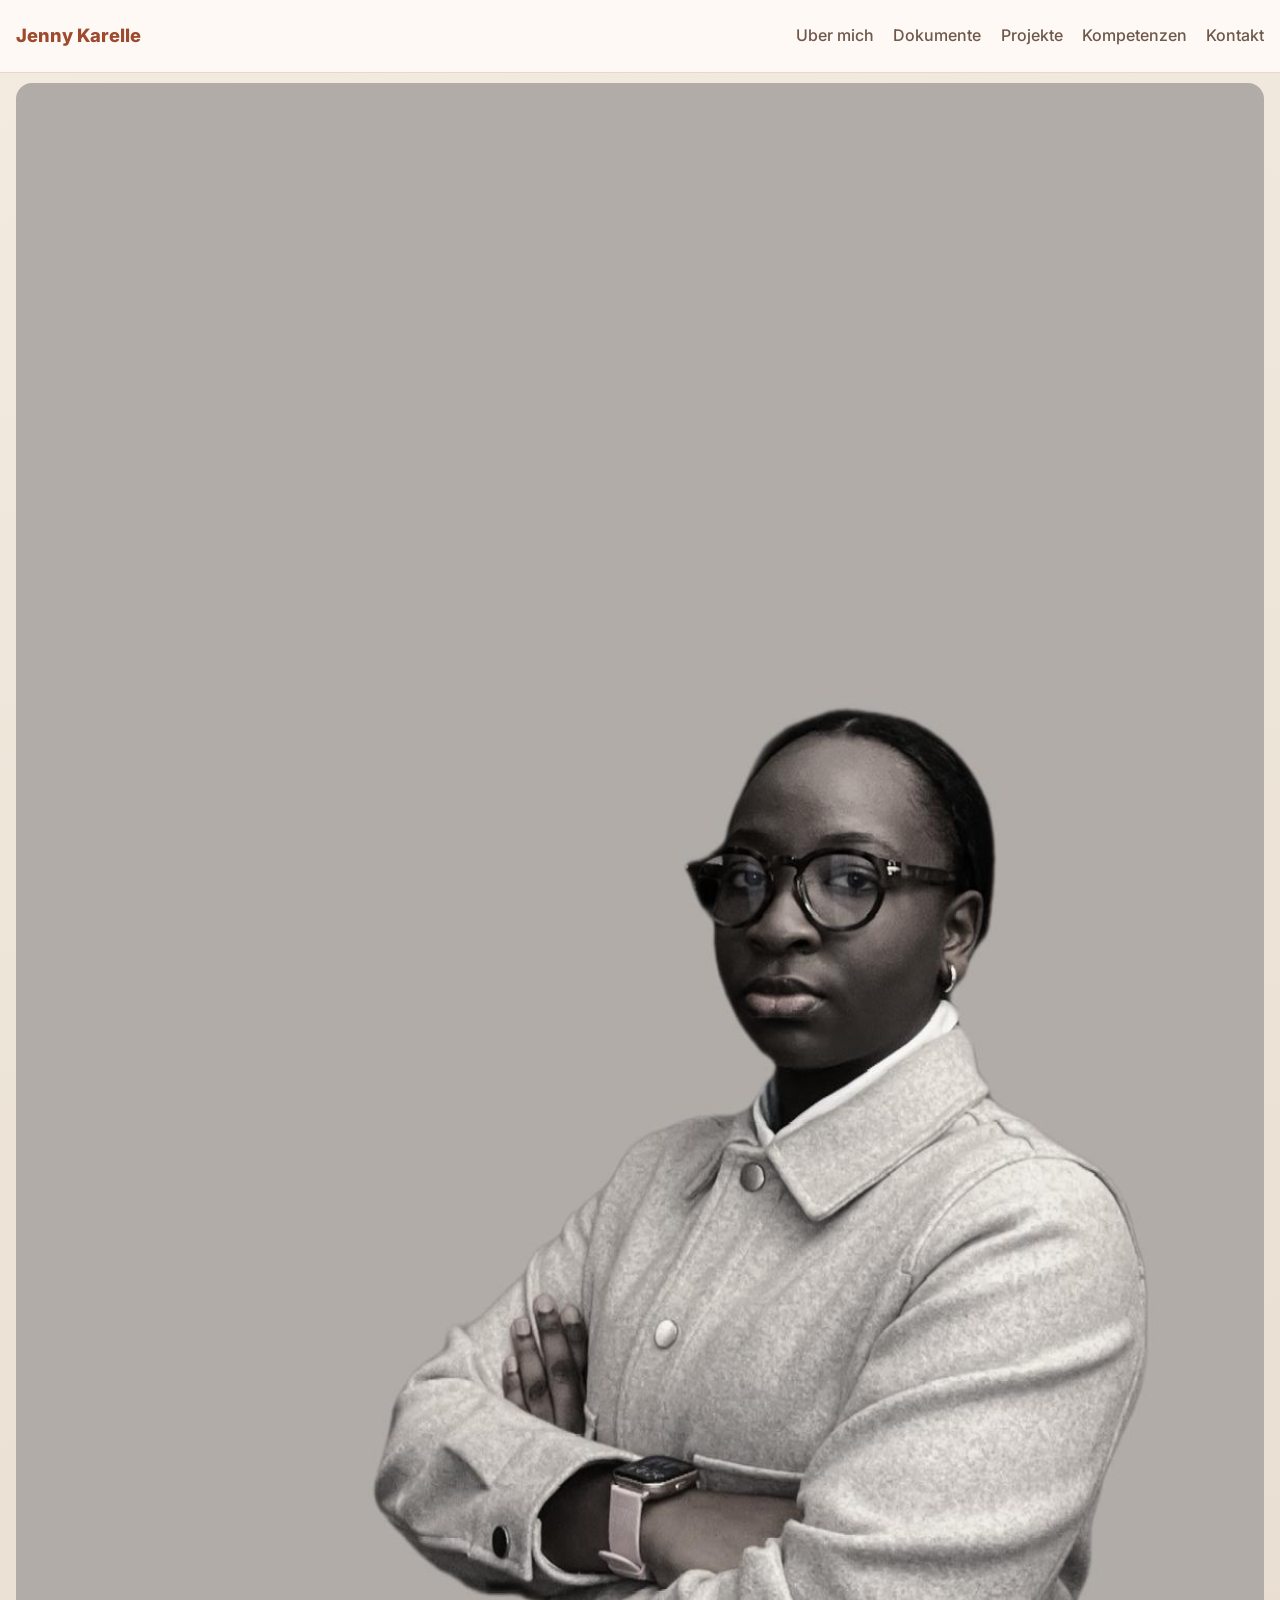
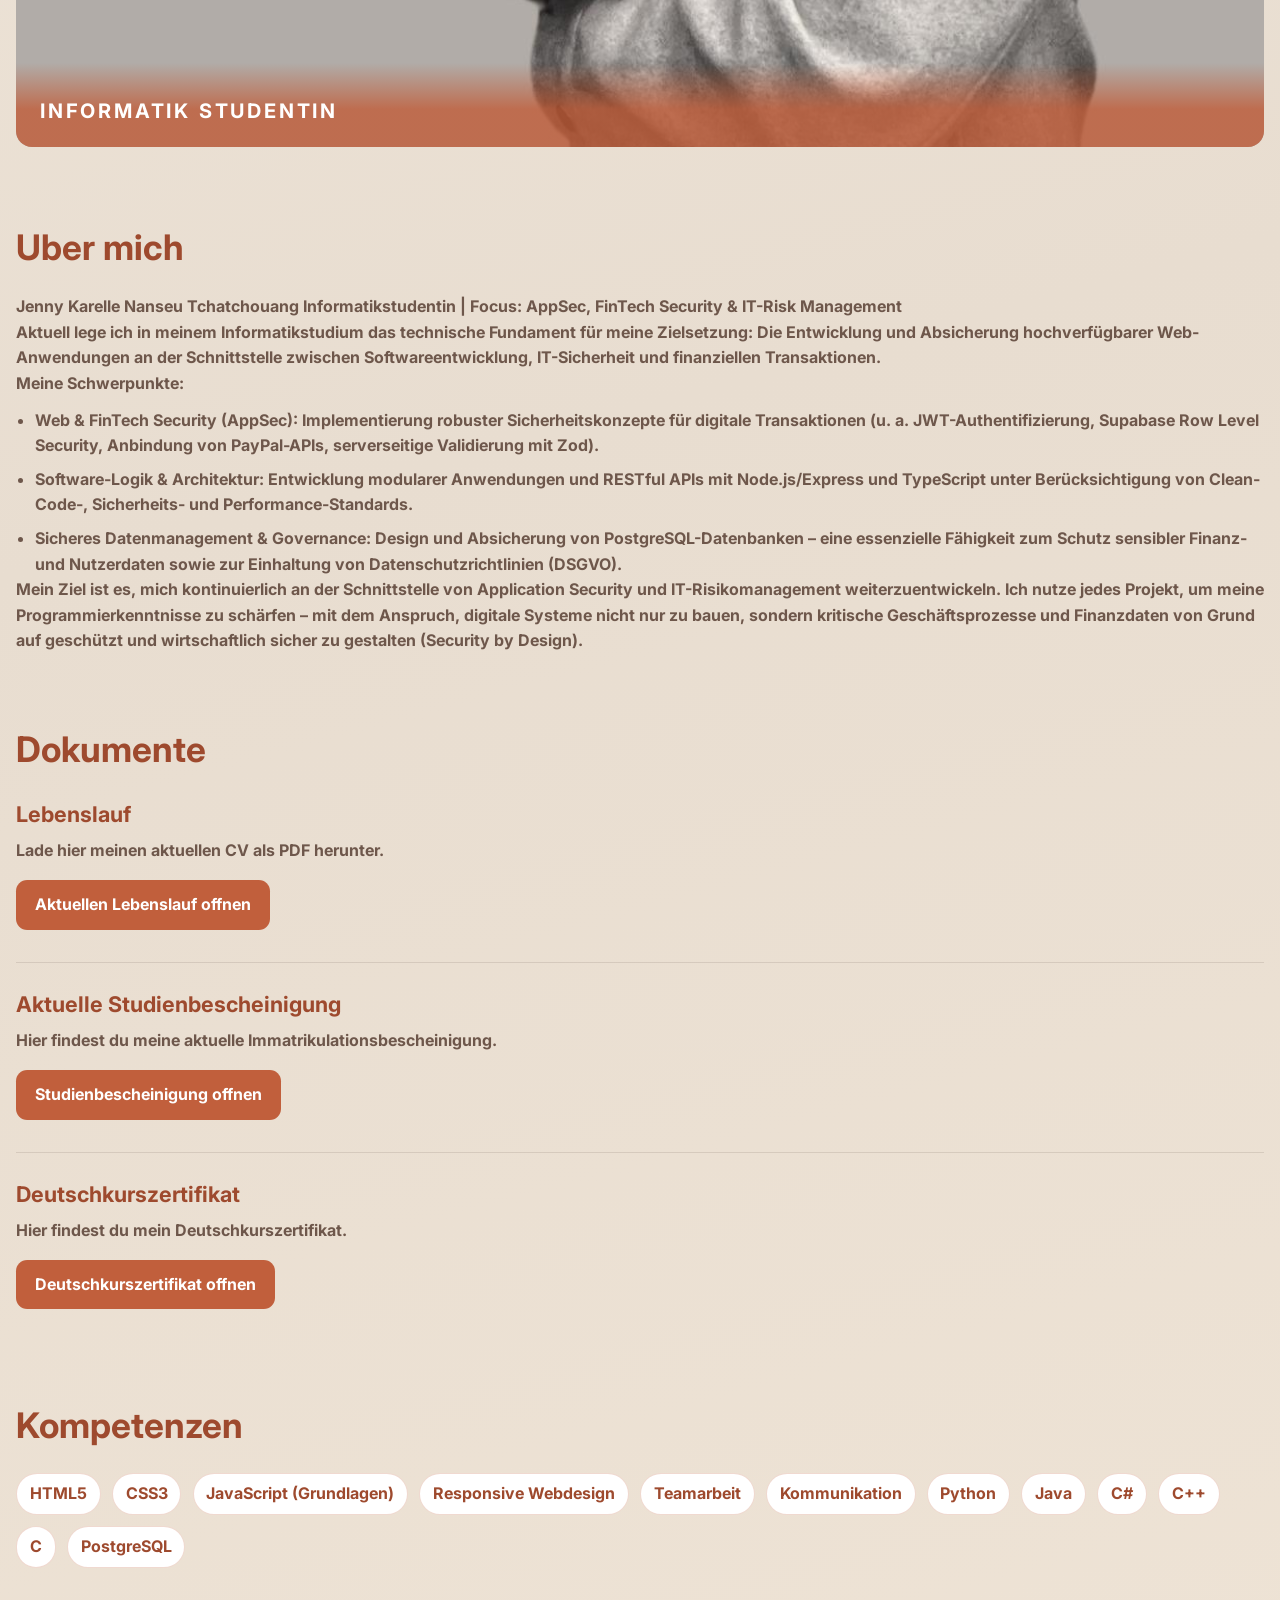
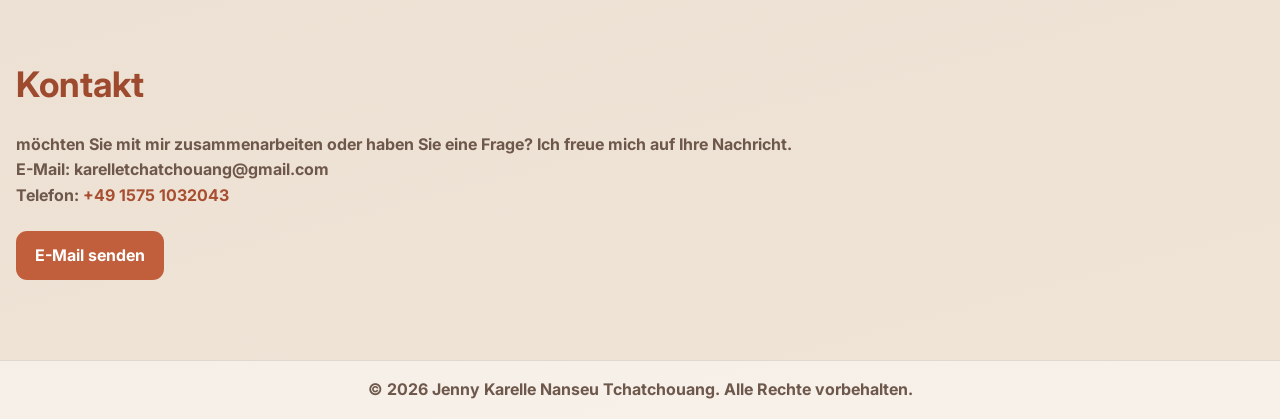
==== index.html @ 9673e2bd "update project 1" ====
<!DOCTYPE html>
<html lang="de">
  <head>
    <meta charset="UTF-8" />
    <meta name="viewport" content="width=device-width, initial-scale=1.0" />
    <title>Portfolio | Jenny Karelle Nanseu Tchatchouang</title>
    <link rel="preconnect" href="https://fonts.googleapis.com" />
    <link rel="preconnect" href="https://fonts.gstatic.com" crossorigin />
    <link
      href="https://fonts.googleapis.com/css2?family=Inter:wght@400;500;700;800&display=swap"
      rel="stylesheet"
    />
    <link rel="stylesheet" href="style.css" />
  </head>
  <body>
    <header class="header">
      <nav class="nav container">
        <a href="#start" class="logo">Jenny Karelle</a>
        <ul class="nav-links">
          <li><a href="#uber-mich">Uber mich</a></li>
          <li><a href="#dokumente">Dokumente</a></li>
          <li><a href="projekte.html">Projekte</a></li>
          <li><a href="#kompetenzen">Kompetenzen</a></li>
          <li><a href="#kontakt">Kontakt</a></li>
        </ul>
      </nav>
    </header>

    <main>
      <section id="start" class="hero-frame container">
        <div class="hero-image-panel">
          <img src="portofolio.jpeg" alt="Portratfoto von Jenny" />
          <p class="hero-image-caption">Informatik Studentin</p>
        </div>
      </section>

      <section id="uber-mich" class="section container">
        <h2>Uber mich</h2>
        <p>
         <b> Jenny Karelle Nanseu Tchatchouang<b/>
          Informatikstudentin | Focus: AppSec, FinTech Security & IT-Risk Management
         </p>
        <p>
          Aktuell lege ich in meinem Informatikstudium das technische Fundament für meine Zielsetzung:
           Die Entwicklung und Absicherung hochverfügbarer Web-Anwendungen an der Schnittstelle zwischen Softwareentwicklung, IT-Sicherheit und finanziellen Transaktionen.
        </p>
        <p>Meine Schwerpunkte:</p>
        <ul class="about-focus">
          <li>
           <b> Web & FinTech Security (AppSec)</b>: Implementierung robuster Sicherheitskonzepte für digitale Transaktionen 
            (u. a. JWT-Authentifizierung, Supabase Row Level Security, Anbindung von PayPal-APIs, serverseitige Validierung mit Zod).
          </li>
          <li>
            <b>Software-Logik & Architektur: </b>Entwicklung modularer Anwendungen und RESTful APIs mit Node.js/Express und TypeScript unter Berücksichtigung von Clean-Code-, 
            Sicherheits- und Performance-Standards.
          </li>
          <li>
            <b>Sicheres Datenmanagement & Governance: </b>Design und Absicherung von PostgreSQL-Datenbanken – eine essenzielle Fähigkeit zum Schutz sensibler Finanz- und 
            Nutzerdaten sowie zur Einhaltung von Datenschutzrichtlinien (DSGVO).
          </li>
        </ul>
        <p>
          Mein Ziel ist es, mich kontinuierlich an der Schnittstelle von <b>Application Security und IT-Risikomanagement</b> weiterzuentwickeln. Ich nutze jedes Projekt, um meine Programmierkenntnisse zu schärfen – mit dem Anspruch, digitale Systeme nicht nur zu bauen, sondern kritische 
          Geschäftsprozesse und Finanzdaten von Grund auf geschützt und wirtschaftlich sicher zu gestalten (Security by Design).
        </p>
      </section>

      <section id="dokumente" class="section container cv-section">
        <h2>Dokumente</h2>

        <article class="doc-block">
          <h3>Lebenslauf</h3>
          <p>Lade hier meinen aktuellen CV als PDF herunter.</p>
          <a
            class="btn cv-btn"
            href="lebenslauf.pdf"
            target="_blank"
            rel="noopener noreferrer"
          >
            Aktuellen Lebenslauf offnen
          </a>
        </article>

        <article class="doc-block">
          <h3>Aktuelle Studienbescheinigung</h3>
          <p>Hier findest du meine aktuelle Immatrikulationsbescheinigung.</p>
          <a
            class="btn cv-btn"
            href="Studienbescheinigung SOSE 26 .pdf"
            target="_blank"
            rel="noopener noreferrer"
          >
            Studienbescheinigung offnen
          </a>
        </article>

        <article class="doc-block">
          <h3>Deutschkurszertifikat</h3>
          <p>Hier findest du mein Deutschkurszertifikat.</p>
          <a
            class="btn cv-btn"
            href="DSH.pdf"
            target="_blank"
            rel="noopener noreferrer"
          >
            Deutschkurszertifikat offnen
          </a>
        </article>
      </section>

      <section id="kompetenzen" class="section container">
        <h2>Kompetenzen</h2>
        <ul class="skills">
          <li>HTML5</li>
          <li>CSS3</li>
          <li>JavaScript (Grundlagen)</li>
          <li>Responsive Webdesign</li>
          <li>Teamarbeit</li>
          <li>Kommunikation</li>
          <li>Python</li>
          <li>Java</li>
          <li>C#</li>
          <li>C++</li>
          <li>C</li>
          <li>PostgreSQL</li>
        </ul>
      </section>

      <section id="kontakt" class="section container contact">
        <h2>Kontakt</h2>
        <p>
          möchten Sie  mit mir zusammenarbeiten oder haben Sie  eine Frage? Ich freue
          mich auf Ihre  Nachricht.
        </p>
       
        <p>E-Mail: karelletchatchouang@gmail.com</p>
        <p>
          Telefon:
          <a class="contact-phone" href="tel:+4915751032043">+49 1575 1032043</a>
        </p>

        <a class="btn" href="mailto:karelletchatchouang@gmail.com">E-Mail senden</a>
      </section>
    </main>

    <footer class="footer">
      <p>&copy; 2026 Jenny Karelle Nanseu Tchatchouang. Alle Rechte vorbehalten.</p>
    </footer>
  </body>
</html>
---- style.css ----
:root {
  --bg: #f3ebe0;
  --bg-soft: #e8ddd0;
  --white: #ffffff;
  --text: #3f2e26;
  --muted: #6e574b;
  --accent: #c15f3c;
  --accent-dark: #9e4a2e;
  --accent-soft: rgba(193, 95, 60, 0.14);
  --link: #a84f32;
  --card: rgba(255, 255, 255, 0.92);
  --border: rgba(193, 95, 60, 0.24);
  --border-soft: rgba(63, 46, 38, 0.12);
}

* {
  box-sizing: border-box;
  margin: 0;
  padding: 0;
}

body {
  font-family: "Inter", sans-serif;
  background: linear-gradient(165deg, var(--bg) 0%, var(--bg-soft) 55%, #efe4d6 100%);
  color: var(--text);
  line-height: 1.6;
  overflow-x: hidden;
}

.container {
  width: min(1400px, calc(100% - 2rem));
  margin: 0 auto;
}

.header {
  position: sticky;
  top: 0;
  backdrop-filter: blur(10px);
  background: rgba(255, 251, 247, 0.88);
  border-bottom: 1px solid var(--border);
  z-index: 10;
}

.nav {
  min-height: 72px;
  display: flex;
  justify-content: space-between;
  align-items: center;
}

.logo {
  color: var(--accent-dark);
  text-decoration: none;
  font-weight: 800;
  font-size: 1.15rem;
}

.nav-links {
  list-style: none;
  display: flex;
  gap: 1.2rem;
  align-items: center;
}

.nav-links a {
  color: var(--muted);
  text-decoration: none;
  font-weight: 500;
}

.nav-links a:hover {
  color: var(--accent);
}

.hero {
  min-height: calc(100vh - 72px);
  display: grid;
  grid-template-columns: 1.2fr 1fr;
  gap: 2.2rem;
  align-items: center;
  padding: 3.5rem 0;
}

.kicker {
  color: var(--accent);
  font-weight: 600;
  margin-bottom: 0.5rem;
}

.hero h1 {
  font-size: clamp(2rem, 5vw, 3.6rem);
  line-height: 1.15;
  margin-bottom: 1rem;
}

.hero h1 span {
  color: var(--accent);
}

.hero p {
  color: var(--muted);
  max-width: 60ch;
}

.hero-frame {
  margin-top: 0.6rem;
  border-radius: 1rem;
  overflow: hidden;
  padding: 0;
  background: transparent;
}

.hero-image-panel {
  position: relative;
  width: 100%;
  overflow: hidden;
  background: transparent;
}

.hero-image-panel img {
  width: 100%;
  height: auto;
  max-height: none;
  object-fit: contain;
  object-position: center center;
  display: block;
}

.hero-image-caption {
  position: absolute;
  left: 0;
  right: 0;
  bottom: 0;
  margin: 0;
  padding: 2rem 1.5rem 1.25rem;
  background: linear-gradient(180deg, transparent 0%, rgba(193, 95, 60, 0.82) 55%);
  color: var(--white);
  font-weight: 700;
  font-size: clamp(1rem, 2.5vw, 1.25rem);
  letter-spacing: 0.14em;
  text-transform: uppercase;
}

.hero-content-panel {
  position: relative;
  padding: clamp(2rem, 5vw, 4rem);
  display: flex;
  flex-direction: column;
  justify-content: center;
  background: linear-gradient(135deg, #faf6f1 0%, #efe4d6 100%);
}

.hero-content-panel .kicker {
  letter-spacing: 0.18em;
  text-transform: uppercase;
  color: var(--muted);
  margin-bottom: 1rem;
}

.hero-content-panel h1 {
  font-size: clamp(2.6rem, 9vw, 5.6rem);
  line-height: 0.95;
  font-weight: 800;
  margin-bottom: 1.4rem;
  position: relative;
}

.hero-content-panel h1::after {
  content: "";
  position: absolute;
  top: 0.5em;
  margin-left: 1rem;
  width: min(260px, 35vw);
  border-top: 3px solid rgba(193, 95, 60, 0.45);
}

.hero-content-panel h1 span {
  color: var(--accent-dark);
}

.hero-line-text {
  color: var(--muted);
  max-width: 44ch;
}

.hero-float-house {
  margin-top: 1.75rem;
  margin-right: clamp(-0.25rem, -0.5rem + 1.5vw, 0.5rem);
  width: min(400px, 94vw);
  max-width: 100%;
  min-height: min(280px, 42vh);
  align-self: flex-end;
  display: flex;
  align-items: center;
  justify-content: flex-end;
}

.hero-float-house__perspective {
  width: 100%;
  perspective: 1100px;
  perspective-origin: 70% 35%;
}

.hero-float-house__turn {
  transform-style: preserve-3d;
  animation: hero-float-turn 9s ease-in-out infinite alternate;
  will-change: transform;
}

.hero-float-house__img {
  width: 100%;
  max-width: min(400px, 94vw);
  height: auto;
  max-height: min(320px, 48vh);
  display: block;
  margin: 0;
  object-fit: contain;
  border: none;
  background: none;
  box-shadow: none;
  filter: drop-shadow(0 18px 28px rgba(63, 46, 38, 0.18))
    drop-shadow(0 6px 12px rgba(193, 95, 60, 0.12));
}

@keyframes hero-float-turn {
  from {
    transform: rotateY(0deg);
  }
  to {
    transform: rotateY(50deg);
  }
}

@media (prefers-reduced-motion: reduce) {
  .hero-float-house__turn {
    animation: none;
    transform: rotateY(-8deg);
  }
}

.hero-actions {
  margin-top: 1.6rem;
  display: flex;
  gap: 0.8rem;
  flex-wrap: wrap;
}

.btn-light {
  background: var(--white);
  color: var(--text);
}

.btn-ghost {
  background: transparent;
  color: var(--accent-dark);
  border: 1px solid var(--accent);
}

.btn {
  display: inline-block;
  margin-top: 1.4rem;
  background: var(--accent);
  color: var(--white);
  text-decoration: none;
  font-weight: 700;
  padding: 0.75rem 1.2rem;
  border-radius: 0.7rem;
  transition: transform 0.2s ease, opacity 0.2s ease;
}

.btn:hover {
  transform: translateY(-2px);
  opacity: 0.92;
}

.hero-image {
  justify-self: center;
}

.hero-image img {
  width: min(360px, 85vw);
  height: min(360px, 85vw);
  object-fit: cover;
  border-radius: 1.4rem;
  border: 4px solid rgba(193, 95, 60, 0.35);
  box-shadow: 0 14px 36px rgba(63, 46, 38, 0.12);
}

.section {
  padding: 4.5rem 0 1rem;
}

.section h2 {
  font-size: clamp(1.6rem, 4vw, 2.2rem);
  margin-bottom: 1.2rem;
  color: var(--accent-dark);
}

.section p {
  color: var(--muted);
  overflow-wrap: anywhere;
}

.about-focus {
  margin-top: 0.7rem;
  margin-left: 1.2rem;
  color: var(--muted);
  display: grid;
  gap: 0.5rem;
}

.cards {
  display: grid;
  grid-template-columns: repeat(auto-fit, minmax(220px, 1fr));
  gap: 1rem;
  margin-top: 1rem;
}

.card {
  background: var(--card);
  border: 1px solid var(--border);
  border-radius: 1rem;
  padding: 1rem;
  min-width: 0;
  overflow-wrap: anywhere;
  box-shadow: 0 8px 24px rgba(63, 46, 38, 0.06);
}

.card h3 {
  margin-bottom: 0.6rem;
  color: var(--accent-dark);
}

.project-image {
  width: 100%;
  height: 180px;
  object-fit: cover;
  border-radius: 0.7rem;
  margin-bottom: 0.8rem;
  border: 1px solid var(--border-soft);
}

.project-date {
  margin-top: 0.8rem;
  color: var(--muted);
  font-size: 0.92rem;
}

.project-link {
  color: var(--link);
  text-decoration: none;
  font-weight: 600;
}

.project-link:hover {
  text-decoration: underline;
}

.project-actions {
  margin-top: 0.9rem;
  display: flex;
  gap: 0.6rem;
  flex-wrap: wrap;
}

.btn-small {
  margin-top: 0;
  padding: 0.45rem 0.8rem;
  font-size: 0.85rem;
}

.project-menu-wrapper {
  position: relative;
  display: inline-block;
  margin-bottom: 0.7rem;
}

.project-menu-toggle {
  border: 1px solid var(--border);
  background: var(--white);
  color: var(--accent-dark);
  border-radius: 0.5rem;
  padding: 0.2rem 0.55rem;
  cursor: pointer;
  font-weight: 700;
  letter-spacing: 0.1em;
}

.project-menu {
  position: absolute;
  top: 2.1rem;
  left: 0;
  min-width: 170px;
  border: 1px solid var(--border);
  background: var(--white);
  border-radius: 0.6rem;
  overflow: hidden;
  z-index: 2;
  box-shadow: 0 10px 28px rgba(63, 46, 38, 0.12);
}

.project-menu-item {
  width: 100%;
  border: 0;
  border-bottom: 1px solid var(--border-soft);
  background: transparent;
  color: var(--text);
  padding: 0.55rem 0.7rem;
  text-align: left;
  cursor: pointer;
}

.project-menu-item:last-child {
  border-bottom: 0;
}

.project-menu-item:hover {
  background: var(--accent-soft);
  color: var(--accent-dark);
}

.project-menu-item:disabled {
  opacity: 0.45;
  cursor: not-allowed;
}

.owner-tools {
  margin-top: 2rem;
  background: var(--card);
  border: 1px solid var(--border);
  border-radius: 1rem;
  padding: 1rem;
  box-shadow: 0 8px 24px rgba(63, 46, 38, 0.06);
}

.owner-tools h3 {
  margin-bottom: 0.4rem;
}

.owner-tools .btn {
  margin-top: 0.9rem;
}

.project-form {
  margin-top: 1rem;
  display: grid;
  gap: 0.7rem;
}

.project-form label {
  font-weight: 600;
}

.project-form input,
.project-form textarea {
  width: 100%;
  padding: 0.65rem 0.75rem;
  border-radius: 0.5rem;
  border: 1px solid var(--border-soft);
  background: var(--white);
  color: var(--text);
}

.cv-section {
  padding-top: 3.2rem;
}

.doc-block {
  margin-top: 2rem;
  padding-top: 1.5rem;
  border-top: 1px solid var(--border-soft);
}

.doc-block:first-of-type {
  margin-top: 0.5rem;
  padding-top: 0;
  border-top: 0;
}

.doc-block h3 {
  font-size: clamp(1.1rem, 3vw, 1.35rem);
  margin-bottom: 0.45rem;
  color: var(--accent-dark);
}

.doc-block p {
  margin-bottom: 0;
}

.cv-btn {
  margin-top: 1rem;
}

.skills {
  margin-top: 1rem;
  list-style: none;
  display: flex;
  flex-wrap: wrap;
  gap: 0.7rem;
}

.skills li {
  background: var(--white);
  border: 1px solid var(--border);
  color: var(--accent-dark);
  padding: 0.45rem 0.8rem;
  border-radius: 999px;
}

.contact {
  padding-bottom: 5rem;
}

.contact-phone {
  color: var(--link);
  text-decoration: none;
}

.contact-phone:hover {
  text-decoration: underline;
}

.card a,
.card a:visited,
.contact a:not(.btn),
.contact a:not(.btn):visited {
  color: var(--link);
}

.contact a.btn,
.contact a.btn:visited,
.contact a.btn:hover {
  color: var(--white);
}

.projects-page {
  padding-bottom: 5rem;
}

.projects-server-hint {
  margin-top: 0.75rem;
  padding: 0.75rem 1rem;
  border-radius: 0.65rem;
  font-size: 0.95rem;
  color: var(--muted);
  background: var(--white);
  border: 1px solid var(--border-soft);
}

.projects-server-hint code {
  font-size: 0.88em;
}

.projects-server-hint--error {
  color: #8b2e2e;
  border-color: rgba(193, 95, 60, 0.45);
  background: rgba(255, 240, 235, 0.95);
}

.fab-add-project {
  position: fixed;
  right: max(1rem, env(safe-area-inset-right));
  bottom: max(1rem, env(safe-area-inset-bottom));
  z-index: 30;
  width: 3.25rem;
  height: 3.25rem;
  padding: 0;
  border: none;
  border-radius: 50%;
  font-size: 1.75rem;
  font-weight: 700;
  line-height: 1;
  cursor: pointer;
  color: var(--white);
  background: var(--accent);
  box-shadow:
    0 4px 14px rgba(193, 95, 60, 0.35),
    0 12px 28px rgba(63, 46, 38, 0.12);
  transition: transform 0.2s ease, box-shadow 0.2s ease;
}

.fab-add-project:hover {
  transform: translateY(-2px) scale(1.04);
  box-shadow:
    0 6px 18px rgba(193, 95, 60, 0.45),
    0 14px 32px rgba(63, 46, 38, 0.14);
}

.fab-add-project:focus-visible {
  outline: 2px solid var(--accent);
  outline-offset: 3px;
}

@media (prefers-reduced-motion: reduce) {
  .fab-add-project {
    transition: none;
  }

  .fab-add-project:hover {
    transform: none;
  }
}

.footer {
  text-align: center;
  color: var(--muted);
  border-top: 1px solid var(--border-soft);
  padding: 1rem;
  background: rgba(255, 255, 255, 0.45);
}

@media (max-width: 860px) {
  .nav {
    flex-direction: column;
    justify-content: center;
    gap: 0.7rem;
    padding: 0.7rem 0;
  }

  .nav-links {
    justify-content: center;
    flex-wrap: wrap;
    row-gap: 0.55rem;
  }

  .hero {
    grid-template-columns: 1fr;
    text-align: center;
  }

  .hero p {
    margin-inline: auto;
  }

  .hero-frame {
    margin-top: 0;
  }

  .hero-image-caption {
    padding: 1.5rem 1rem 1rem;
    font-size: 0.92rem;
  }

  .hero-content-panel {
    text-align: left;
    min-height: auto;
  }

  .hero-content-panel h1::after {
    display: none;
  }
}

@media (max-width: 640px) {
  .container {
    width: min(100% - 1rem, 1400px);
  }

  .header {
    position: static;
  }

  .nav {
    min-height: auto;
    align-items: stretch;
  }

  .logo {
    text-align: center;
    font-size: 1rem;
  }

  .nav-links {
    gap: 0.45rem;
  }

  .nav-links a {
    display: block;
    padding: 0.35rem 0.55rem;
    border-radius: 999px;
    background: var(--white);
    border: 1px solid var(--border-soft);
    font-size: 0.86rem;
  }

  .hero-frame {
    border-radius: 0.8rem;
  }

  .hero-image-caption {
    letter-spacing: 0.1em;
  }

  .hero-content-panel {
    padding: 1.25rem;
  }

  .hero-content-panel h1 {
    font-size: clamp(2.4rem, 18vw, 4rem);
  }

  .hero-float-house {
    width: 100%;
    min-height: 150px;
    margin-top: 1rem;
    justify-content: center;
    align-self: center;
  }

  .hero-float-house__perspective {
    max-width: 270px;
  }

  .section {
    padding: 3rem 0 0.6rem;
  }

  .cards {
    grid-template-columns: 1fr;
    gap: 0.85rem;
  }

  .card {
    padding: 0.9rem;
  }

  .project-image {
    height: 150px;
  }

  .project-menu {
    min-width: 150px;
    max-width: calc(100vw - 2rem);
  }

  .project-menu-item {
    padding: 0.7rem 0.8rem;
  }

  .btn,
  .hero-actions .btn {
    width: 100%;
    text-align: center;
  }

  .skills {
    gap: 0.5rem;
  }

  .skills li {
    font-size: 0.92rem;
  }

  .footer {
    font-size: 0.85rem;
  }
}

@media (max-width: 380px) {
  .nav-links a {
    font-size: 0.8rem;
    padding-inline: 0.45rem;
  }

  .hero-content-panel {
    padding: 1rem;
  }

  .project-image {
    height: 135px;
  }
}
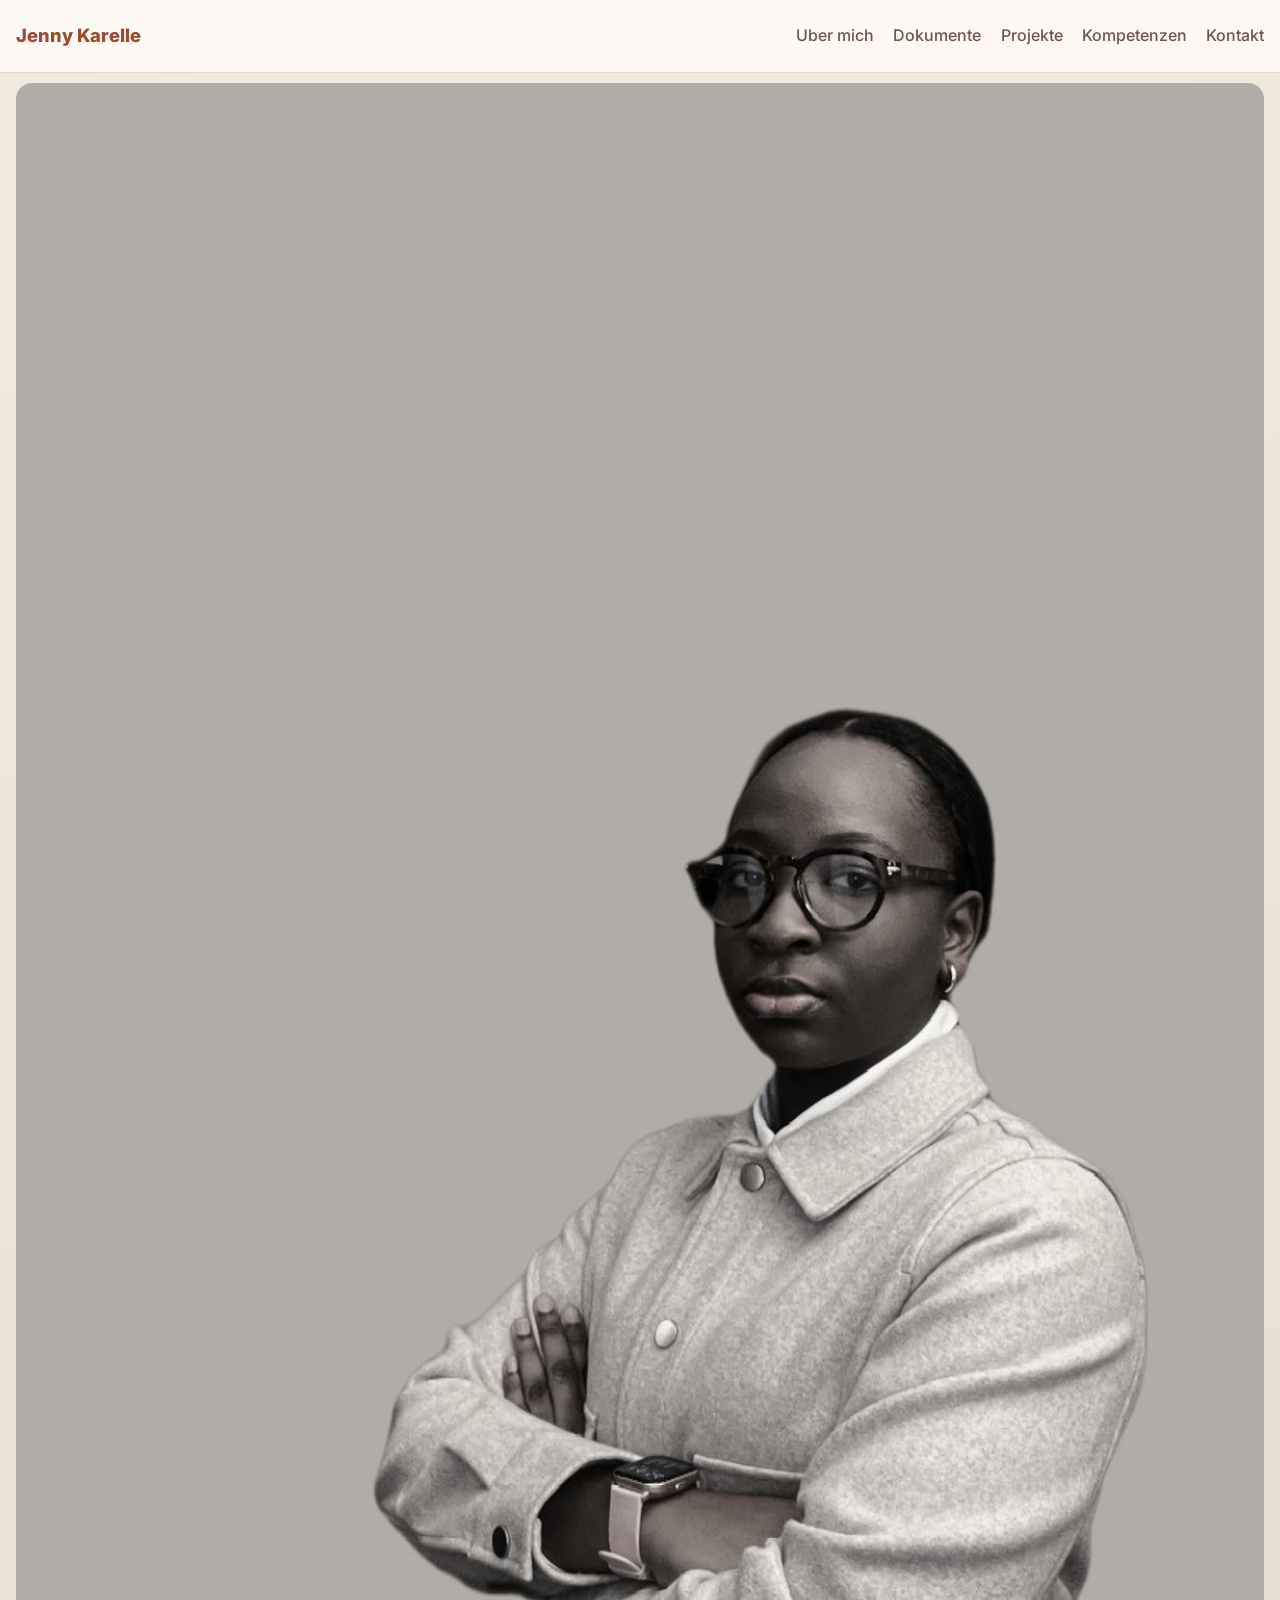
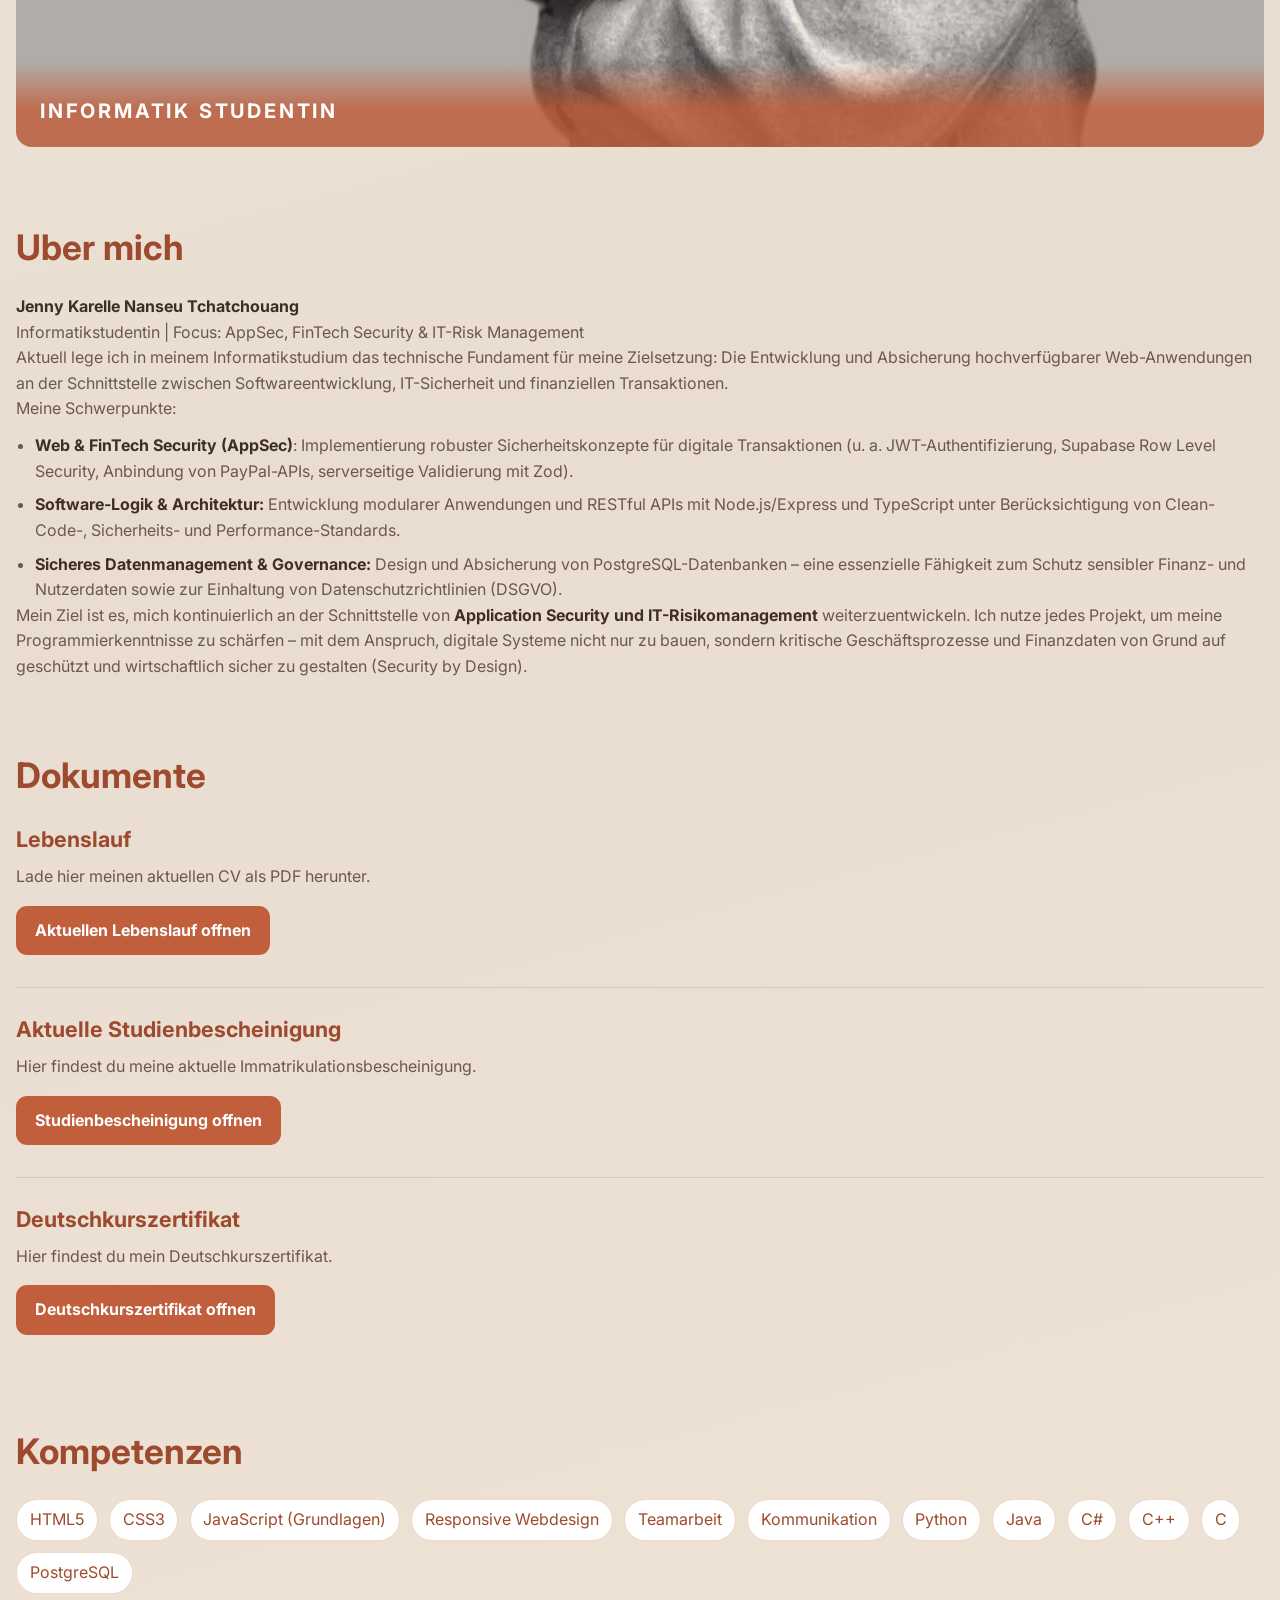
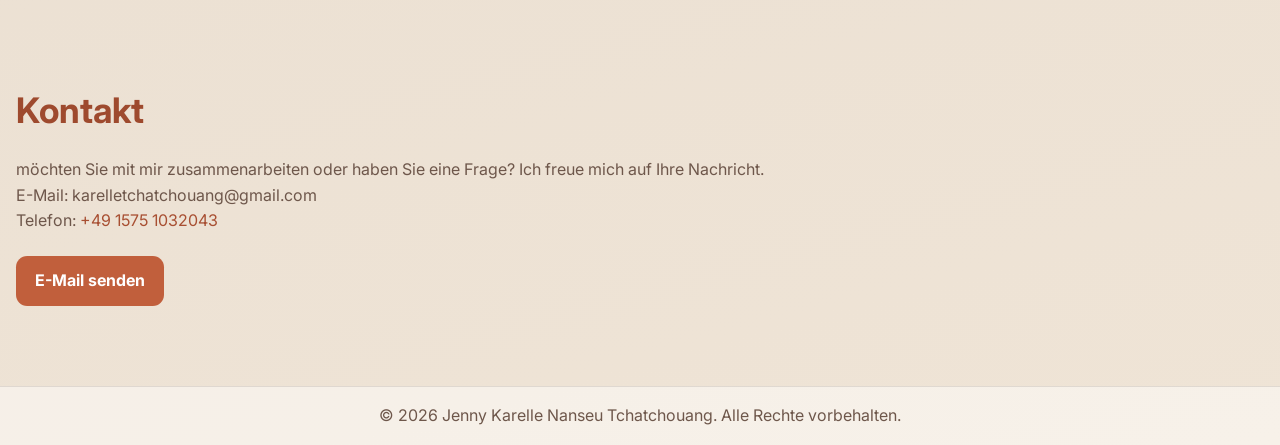
==== commit ae83565f: "update projekt 2" ====
--- a/index.html
+++ b/index.html
@@ -37,9 +37,9 @@
       <section id="uber-mich" class="section container">
         <h2>Uber mich</h2>
         <p>
-         <b> Jenny Karelle Nanseu Tchatchouang<b/>
+          <b>Jenny Karelle Nanseu Tchatchouang</b><br />
           Informatikstudentin | Focus: AppSec, FinTech Security & IT-Risk Management
-         </p>
+        </p>
         <p>
           Aktuell lege ich in meinem Informatikstudium das technische Fundament für meine Zielsetzung:
            Die Entwicklung und Absicherung hochverfügbarer Web-Anwendungen an der Schnittstelle zwischen Softwareentwicklung, IT-Sicherheit und finanziellen Transaktionen.
@@ -47,15 +47,15 @@
         <p>Meine Schwerpunkte:</p>
         <ul class="about-focus">
           <li>
-           <b> Web & FinTech Security (AppSec)</b>: Implementierung robuster Sicherheitskonzepte für digitale Transaktionen 
+            <b>Web & FinTech Security (AppSec)</b>: Implementierung robuster Sicherheitskonzepte für digitale Transaktionen
             (u. a. JWT-Authentifizierung, Supabase Row Level Security, Anbindung von PayPal-APIs, serverseitige Validierung mit Zod).
           </li>
           <li>
-            <b>Software-Logik & Architektur: </b>Entwicklung modularer Anwendungen und RESTful APIs mit Node.js/Express und TypeScript unter Berücksichtigung von Clean-Code-, 
+            <b>Software-Logik & Architektur:</b> Entwicklung modularer Anwendungen und RESTful APIs mit Node.js/Express und TypeScript unter Berücksichtigung von Clean-Code-,
             Sicherheits- und Performance-Standards.
           </li>
           <li>
-            <b>Sicheres Datenmanagement & Governance: </b>Design und Absicherung von PostgreSQL-Datenbanken – eine essenzielle Fähigkeit zum Schutz sensibler Finanz- und 
+            <b>Sicheres Datenmanagement & Governance:</b> Design und Absicherung von PostgreSQL-Datenbanken – eine essenzielle Fähigkeit zum Schutz sensibler Finanz- und
             Nutzerdaten sowie zur Einhaltung von Datenschutzrichtlinien (DSGVO).
           </li>
         </ul>
--- a/style.css
+++ b/style.css
@@ -299,6 +299,12 @@
 .section p {
   color: var(--muted);
   overflow-wrap: anywhere;
+}
+
+.section b,
+.section strong {
+  color: var(--text);
+  font-weight: 700;
 }
 
 .about-focus {
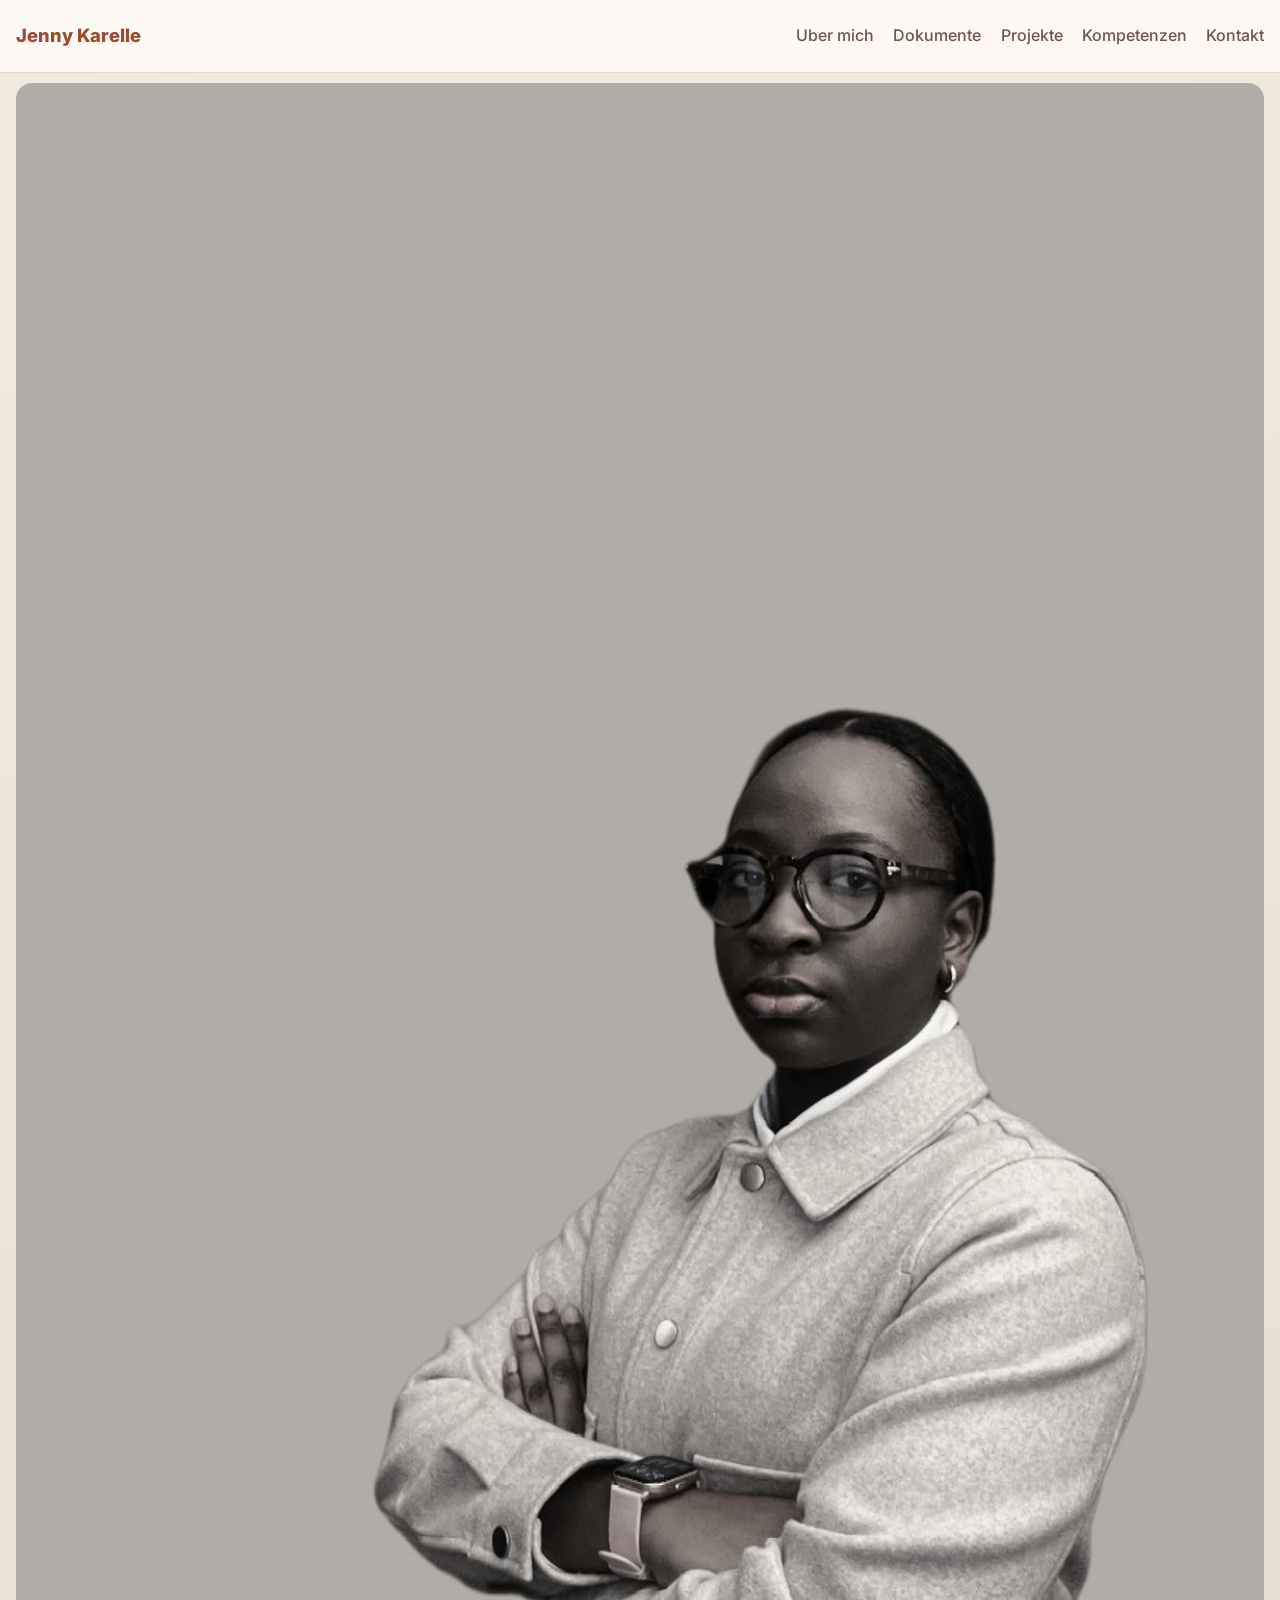
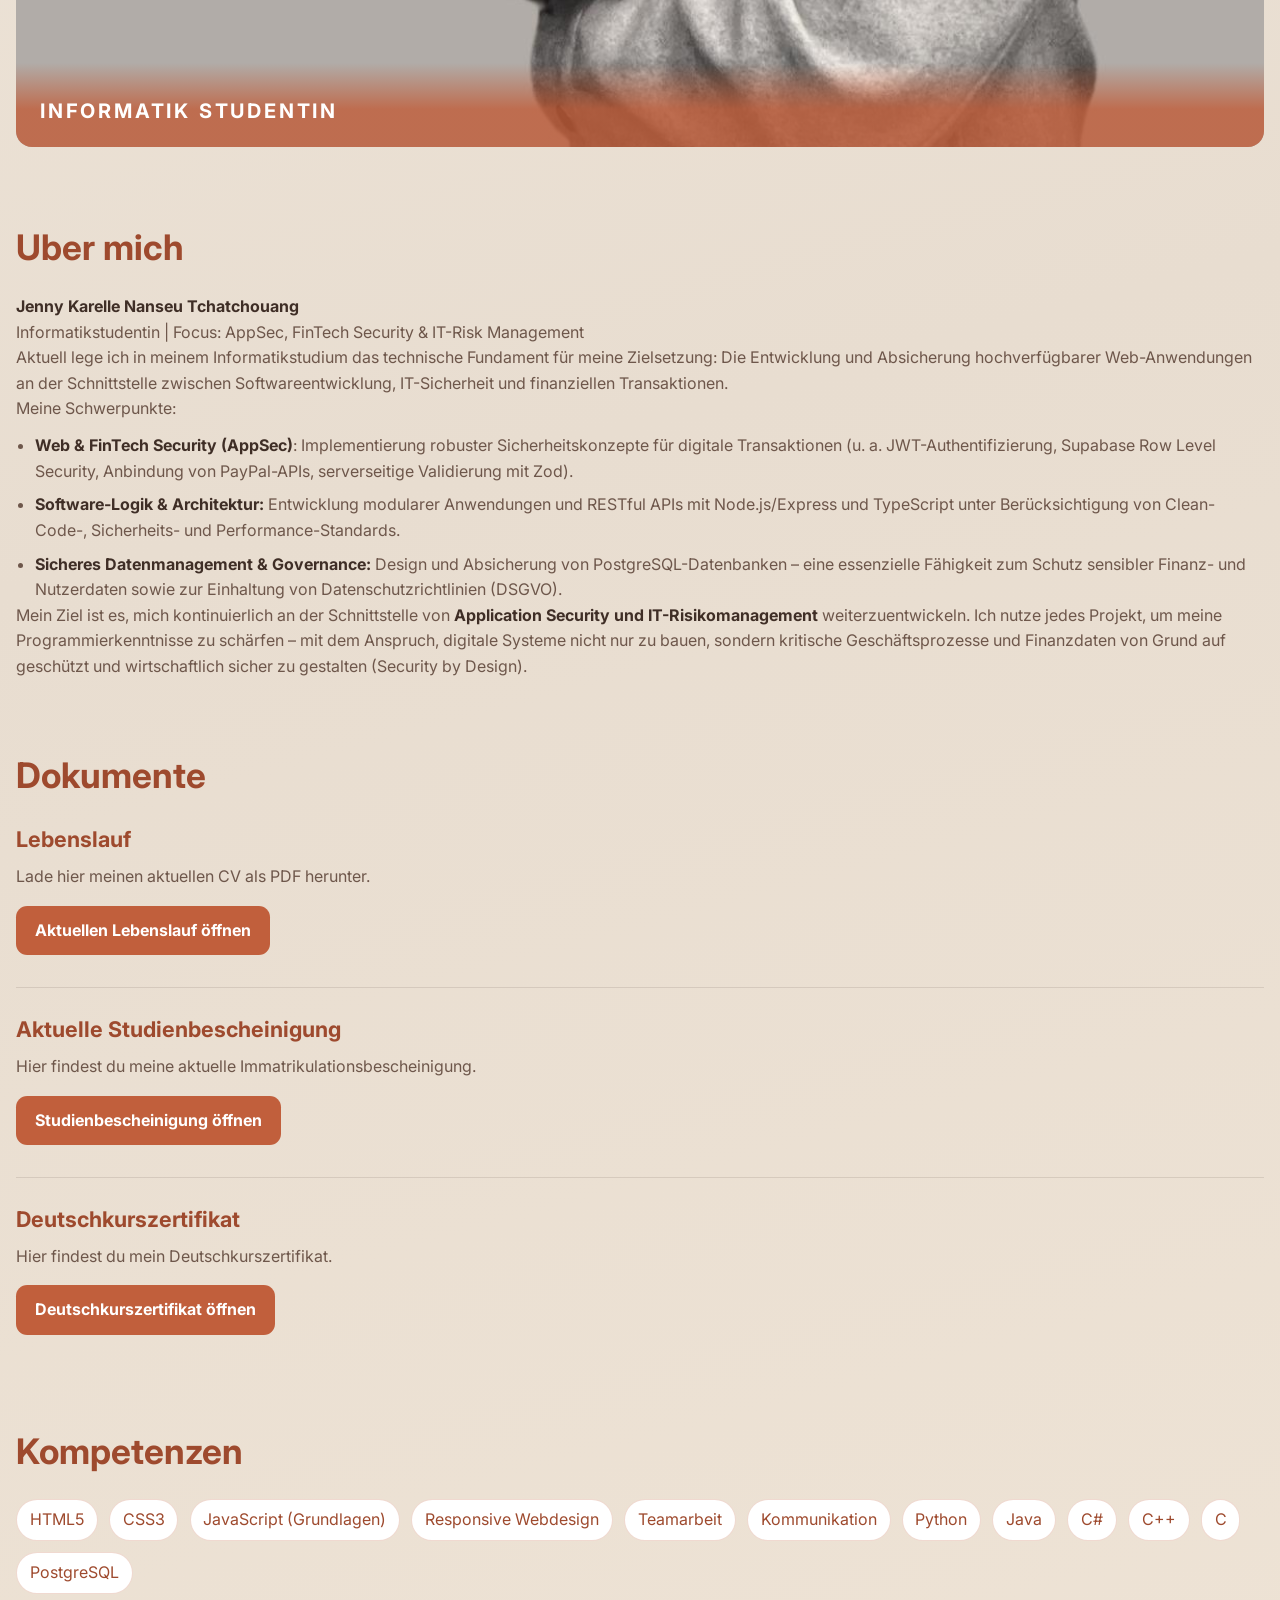
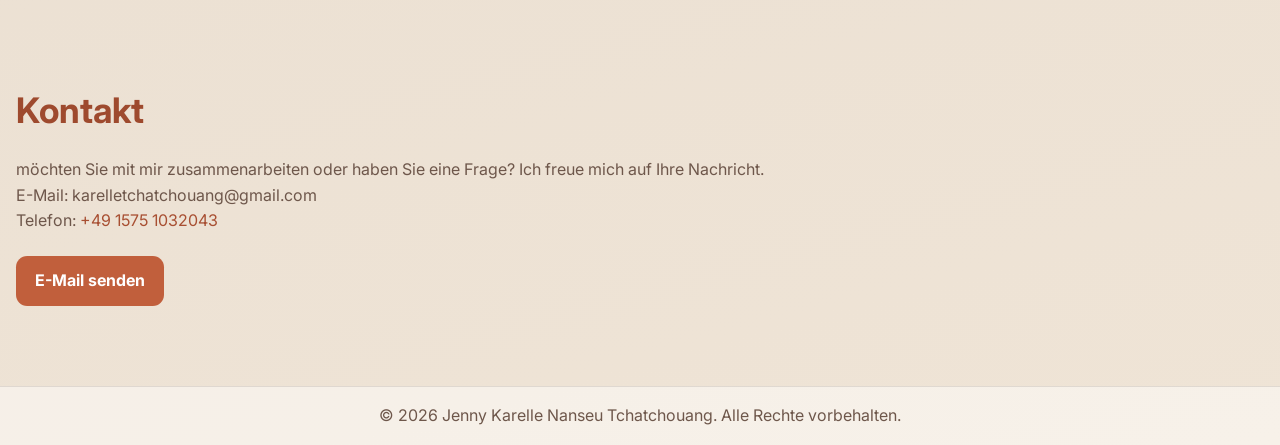
==== commit 801c84ab: "update projekt 3" ====
--- a/index.html
+++ b/index.html
@@ -77,7 +77,7 @@
             target="_blank"
             rel="noopener noreferrer"
           >
-            Aktuellen Lebenslauf offnen
+            Aktuellen Lebenslauf öffnen
           </a>
         </article>
 
@@ -90,7 +90,7 @@
             target="_blank"
             rel="noopener noreferrer"
           >
-            Studienbescheinigung offnen
+            Studienbescheinigung öffnen
           </a>
         </article>
 
@@ -103,7 +103,7 @@
             target="_blank"
             rel="noopener noreferrer"
           >
-            Deutschkurszertifikat offnen
+            Deutschkurszertifikat öffnen
           </a>
         </article>
       </section>
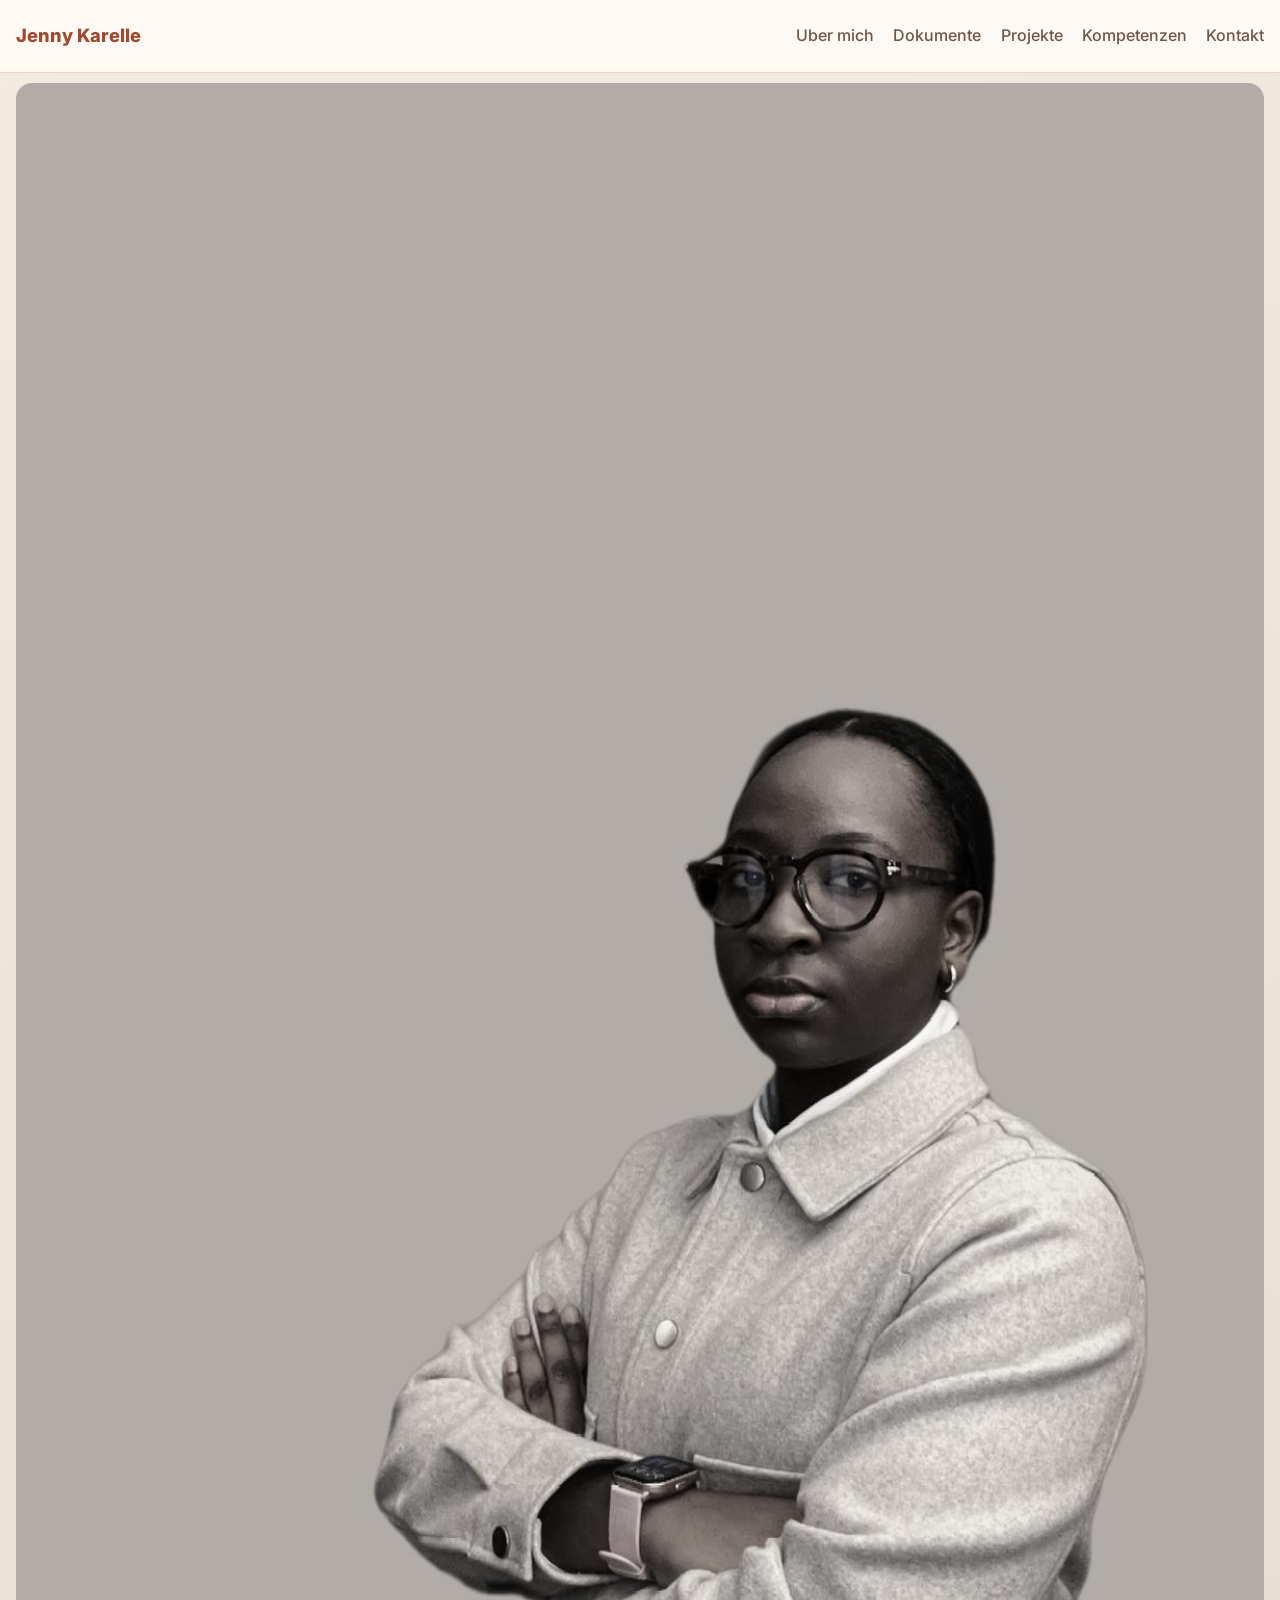
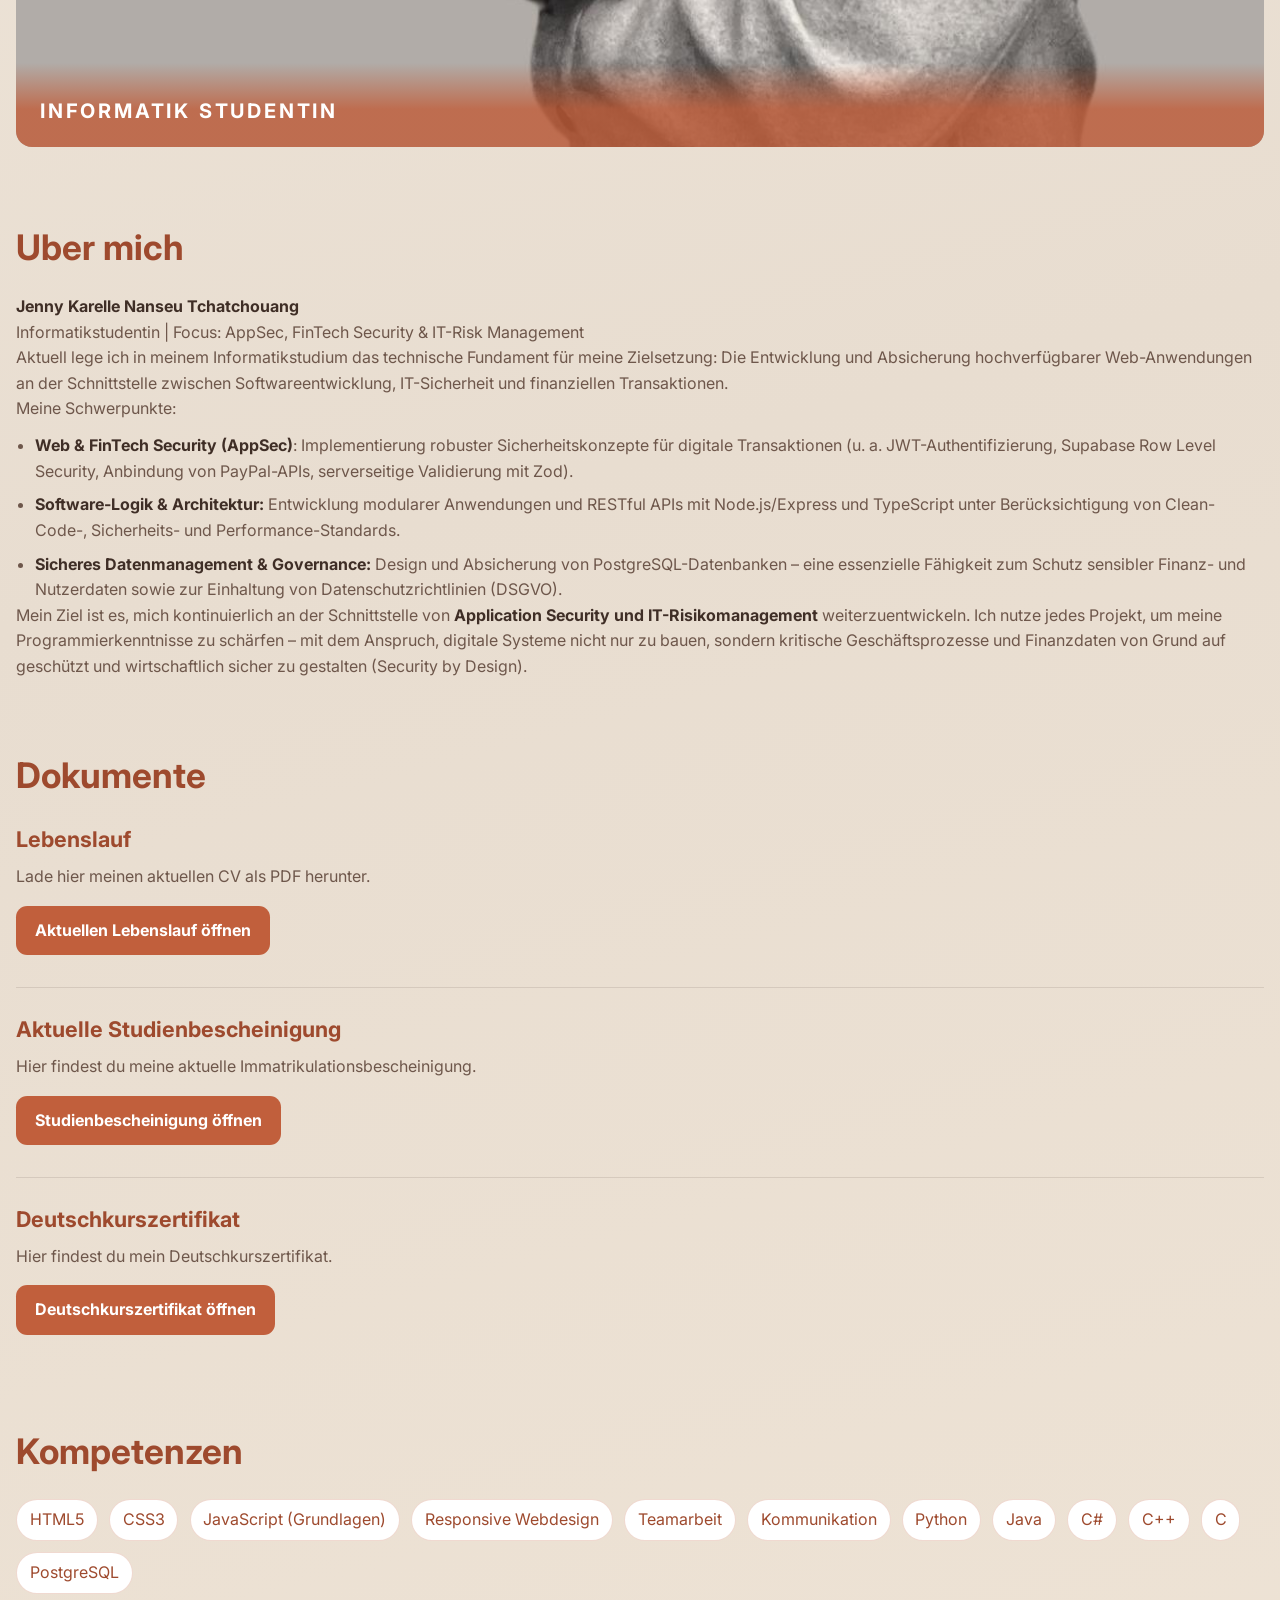
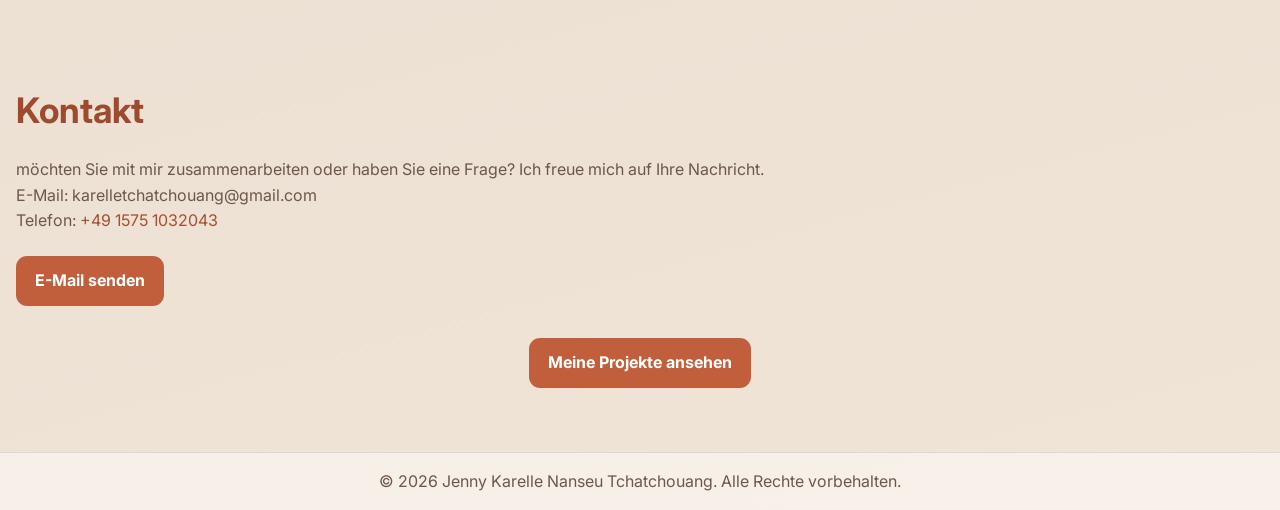
==== commit c9b9f728: "update Startseite 4" ====
--- a/index.html
+++ b/index.html
@@ -141,6 +141,10 @@
 
         <a class="btn" href="mailto:karelletchatchouang@gmail.com">E-Mail senden</a>
       </section>
+
+      <section class="section container projects-cta">
+        <a class="btn" href="projekte.html">Meine Projekte ansehen</a>
+      </section>
     </main>
 
     <footer class="footer">
--- a/style.css
+++ b/style.css
@@ -514,7 +514,17 @@
 }
 
 .contact {
-  padding-bottom: 5rem;
+  padding-bottom: 2rem;
+}
+
+.projects-cta {
+  padding-top: 0;
+  padding-bottom: 4rem;
+  text-align: center;
+}
+
+.projects-cta .btn {
+  margin-top: 0;
 }
 
 .contact-phone {
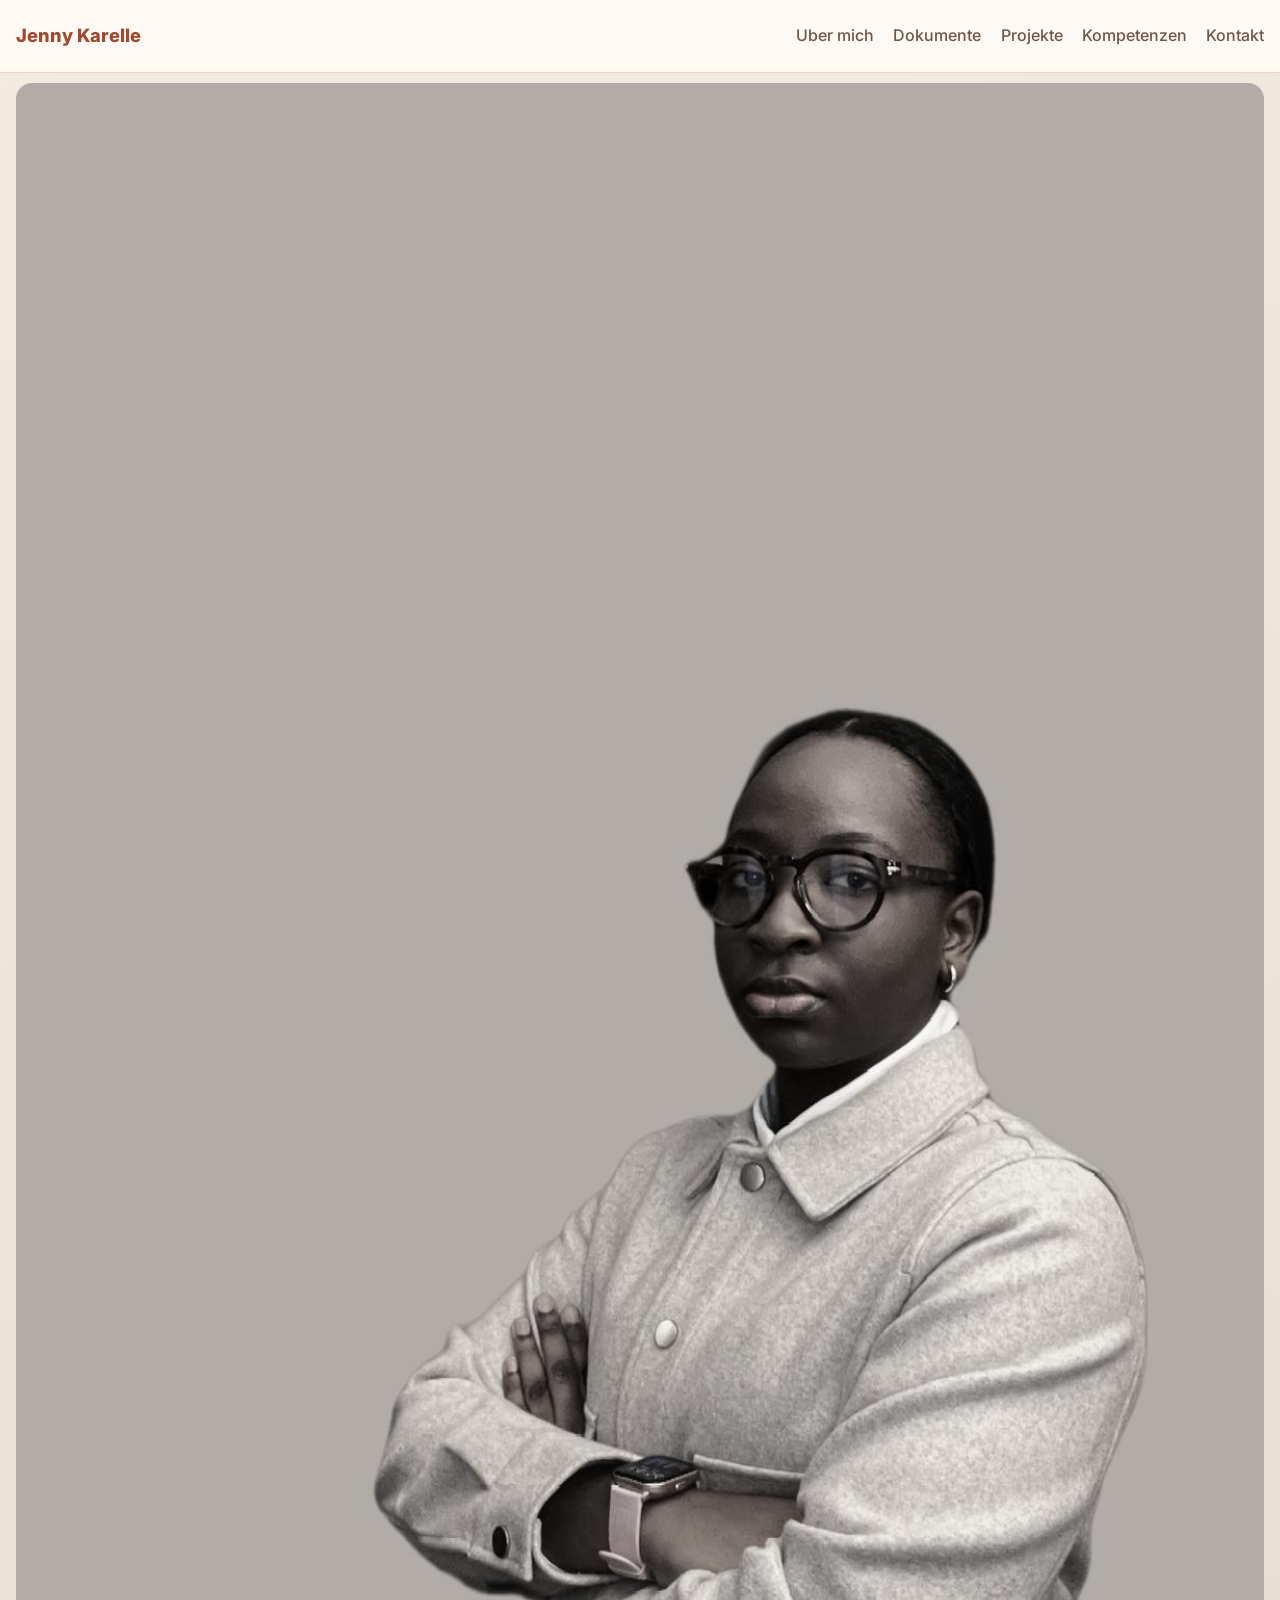
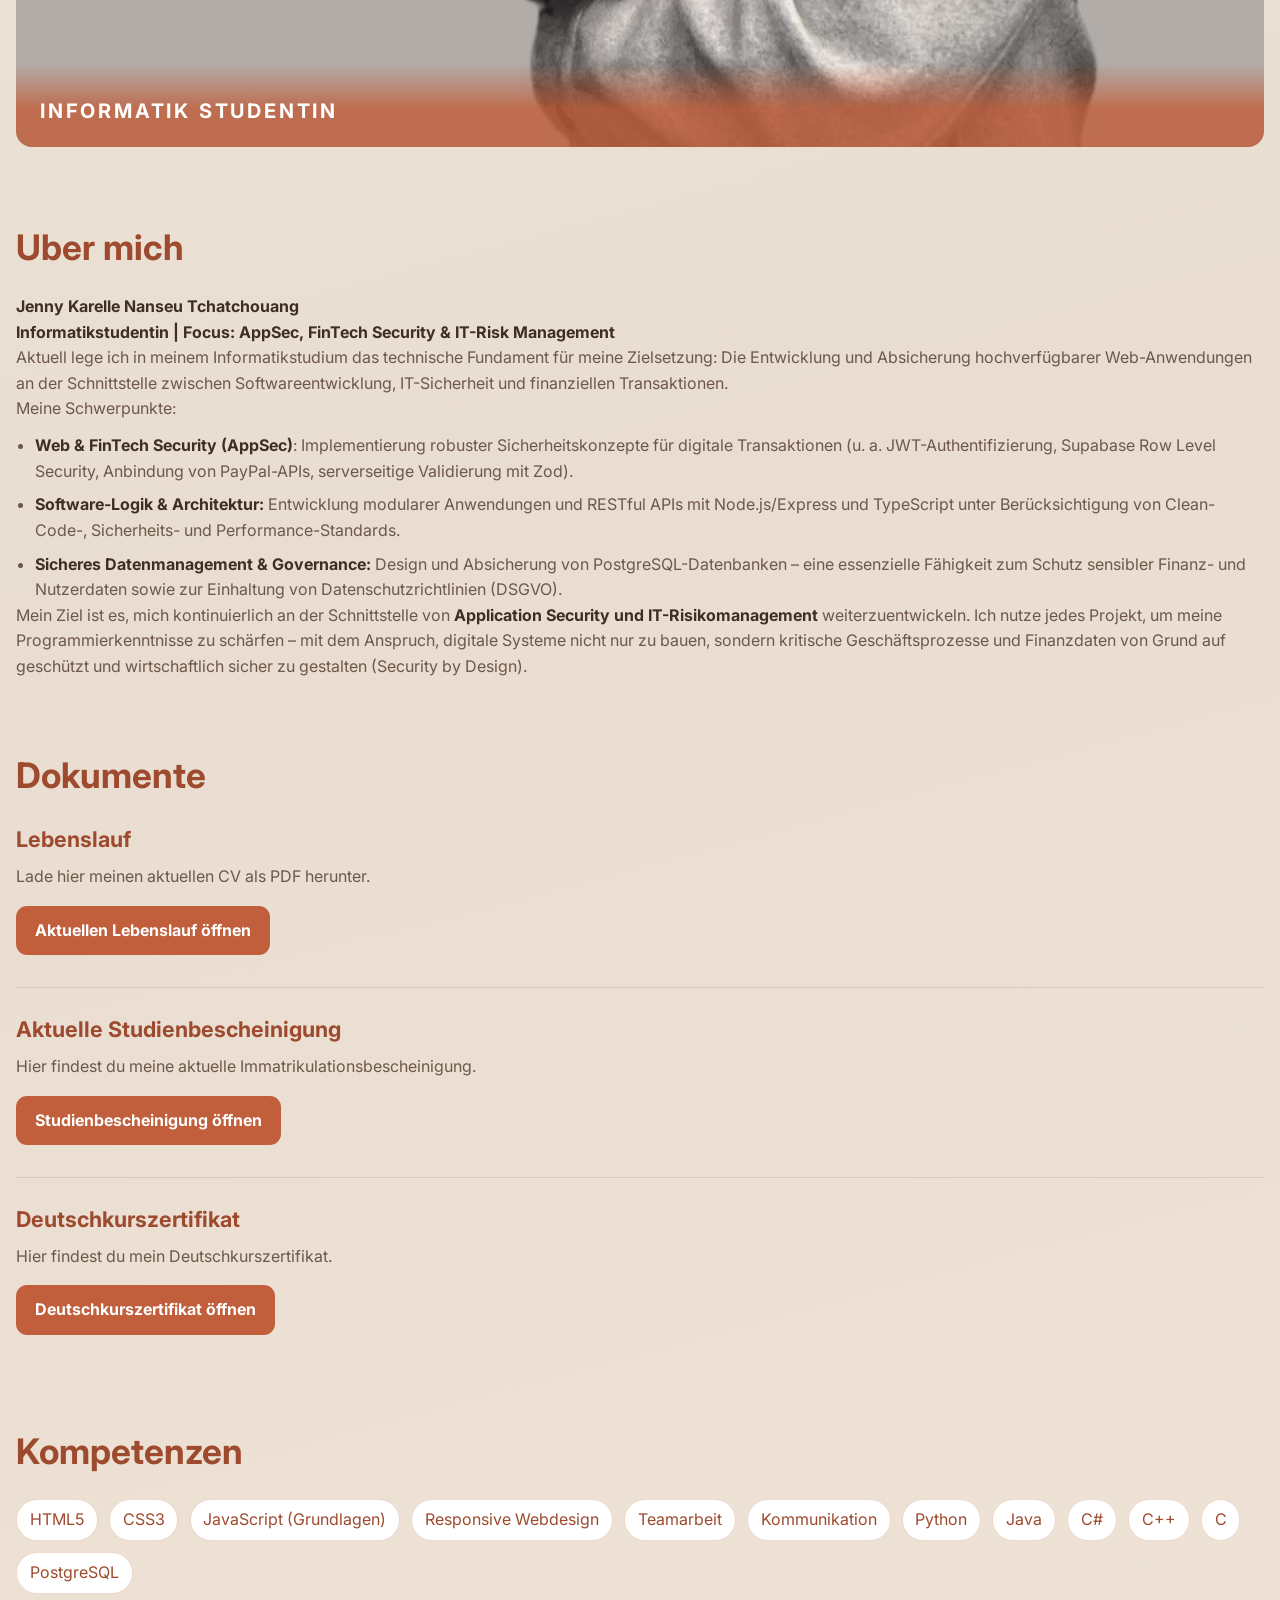
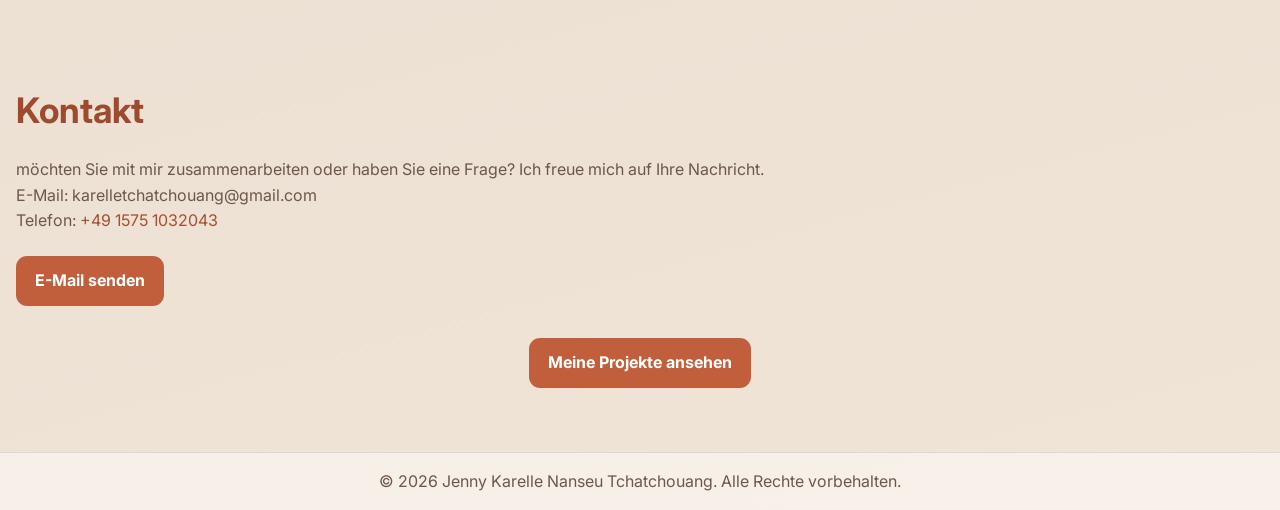
==== commit 2a162577: "set Language 1" ====
--- a/index.html
+++ b/index.html
@@ -38,7 +38,7 @@
         <h2>Uber mich</h2>
         <p>
           <b>Jenny Karelle Nanseu Tchatchouang</b><br />
-          Informatikstudentin | Focus: AppSec, FinTech Security & IT-Risk Management
+          <b>Informatikstudentin | Focus: AppSec, FinTech Security & IT-Risk Management </b>
         </p>
         <p>
           Aktuell lege ich in meinem Informatikstudium das technische Fundament für meine Zielsetzung:
--- a/style.css
+++ b/style.css
@@ -70,6 +70,48 @@
 
 .nav-links a:hover {
   color: var(--accent);
+}
+
+.nav-end {
+  display: flex;
+  align-items: center;
+  gap: 1rem;
+}
+
+.lang-switch {
+  display: flex;
+  gap: 0.35rem;
+  padding: 0.2rem;
+  border-radius: 999px;
+  background: var(--white);
+  border: 1px solid var(--border-soft);
+}
+
+.lang-switch__btn {
+  min-width: 2.4rem;
+  padding: 0.35rem 0.55rem;
+  border: none;
+  border-radius: 999px;
+  background: transparent;
+  color: var(--muted);
+  font: inherit;
+  font-size: 0.82rem;
+  font-weight: 700;
+  cursor: pointer;
+  transition: background 0.15s ease, color 0.15s ease;
+}
+
+.lang-switch__btn:hover {
+  color: var(--accent);
+}
+
+.lang-switch__btn--active {
+  background: var(--accent);
+  color: var(--white);
+}
+
+.lang-switch__btn--active:hover {
+  color: var(--white);
 }
 
 .hero {
@@ -633,6 +675,11 @@
     padding: 0.7rem 0;
   }
 
+  .nav-end {
+    flex-direction: column;
+    gap: 0.65rem;
+  }
+
   .nav-links {
     justify-content: center;
     flex-wrap: wrap;
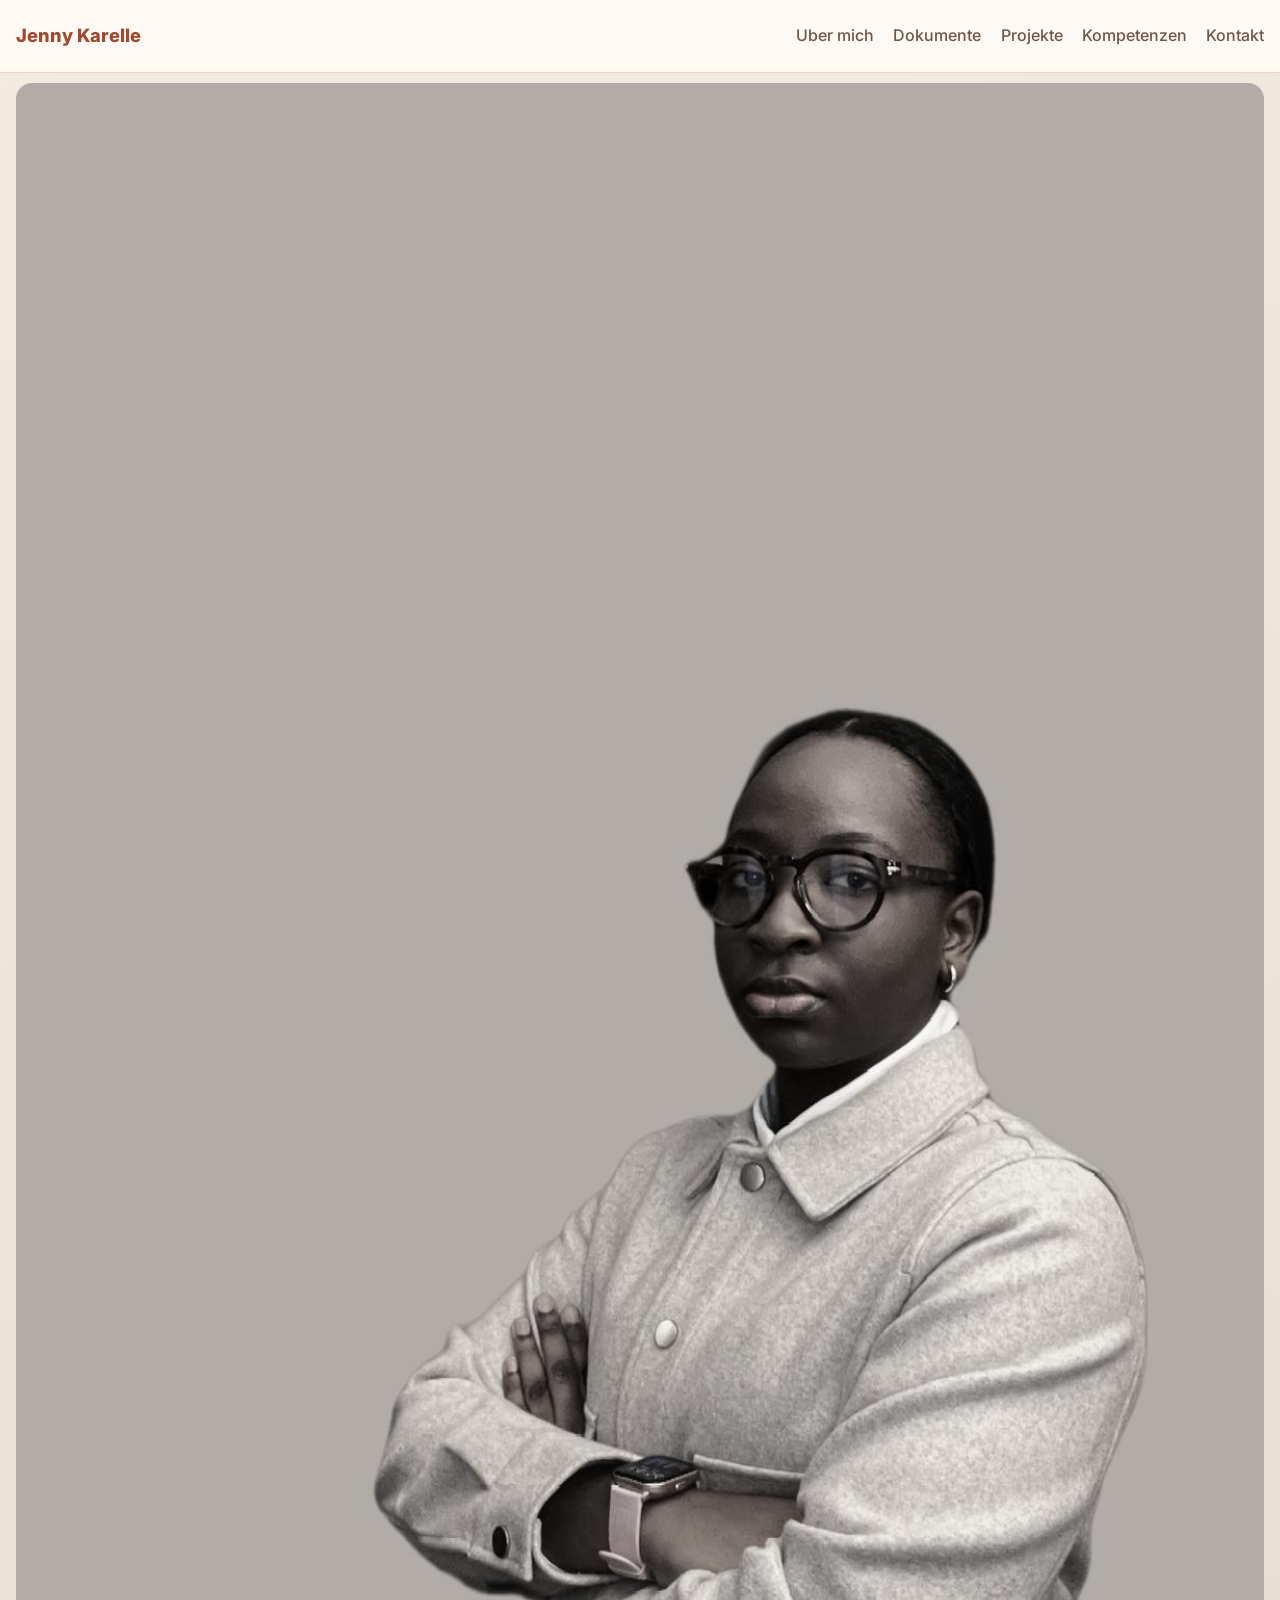
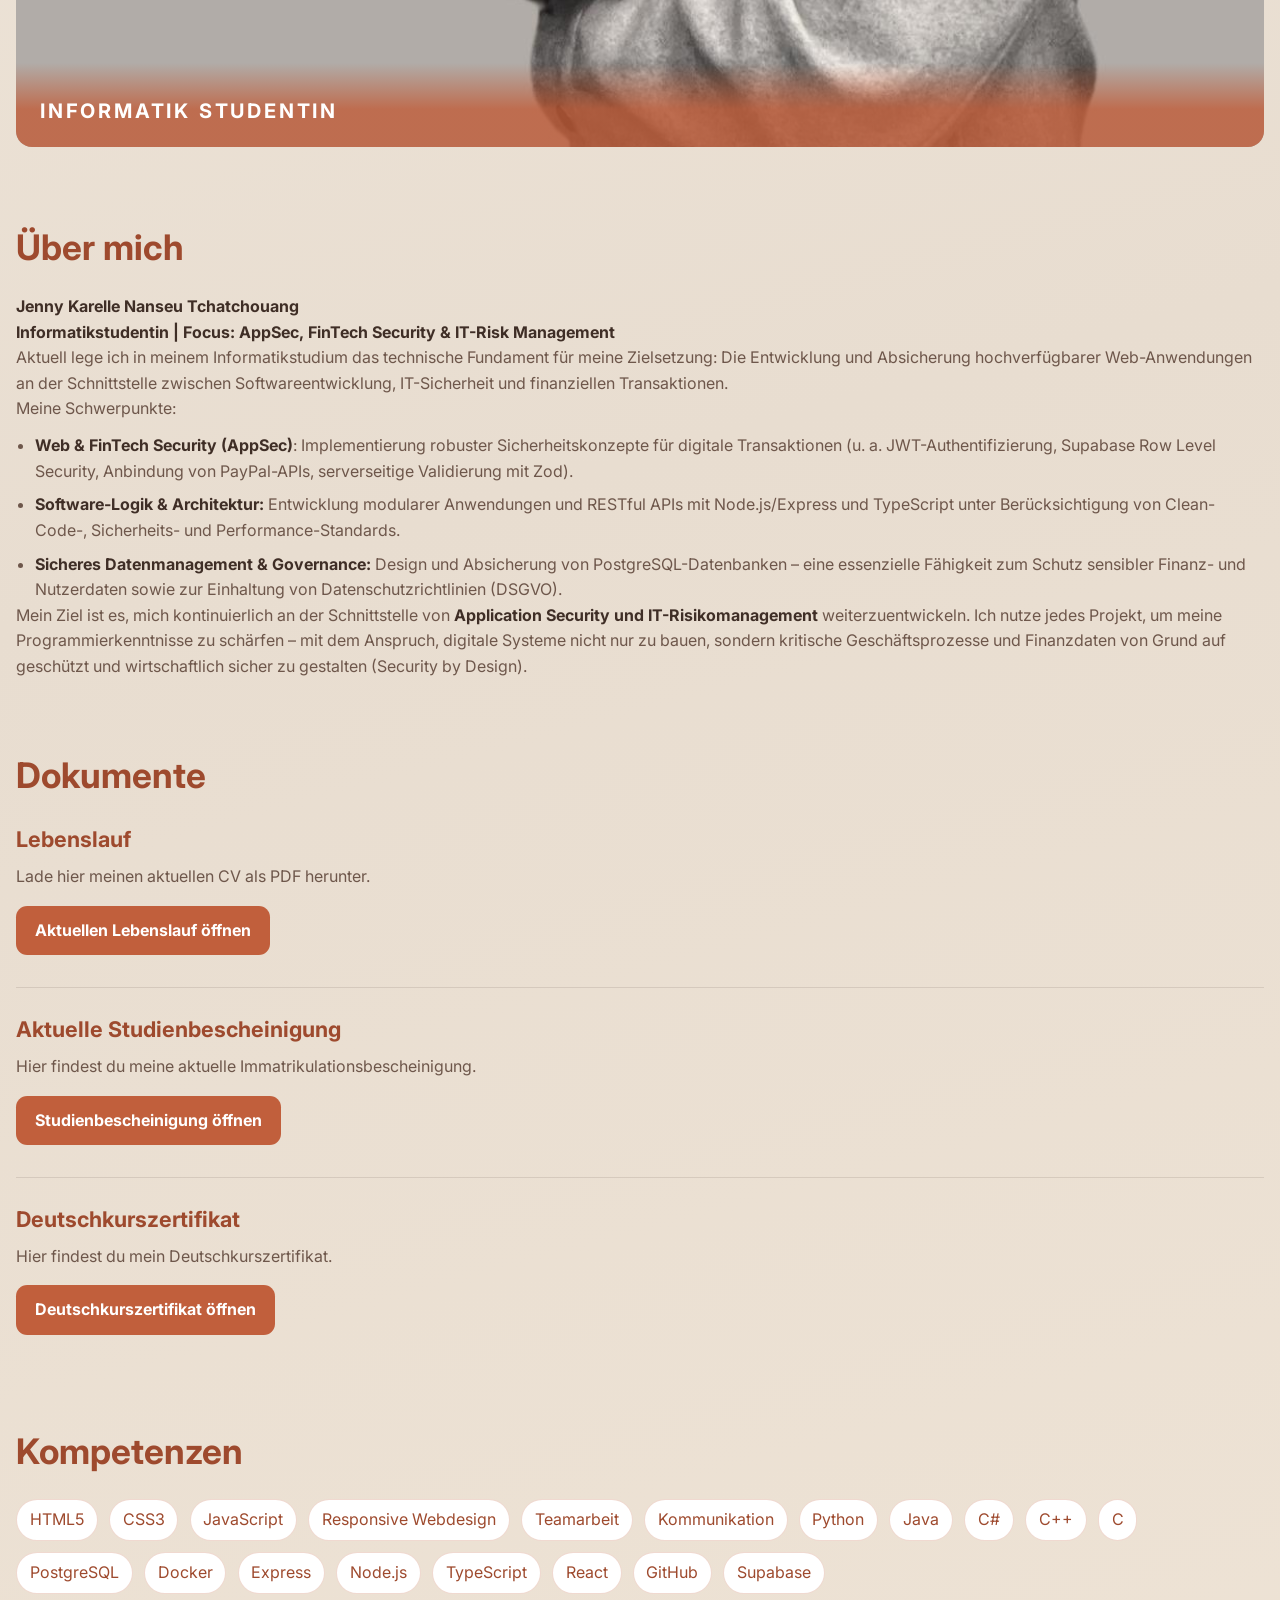
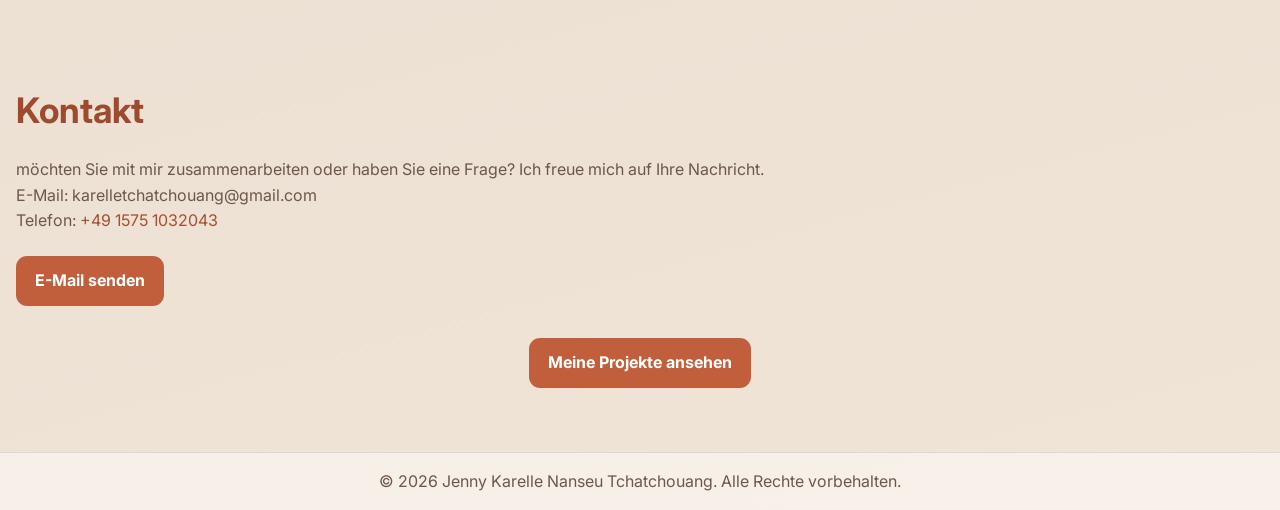
==== commit a3cf676e: "Button demo und Code" ====
--- a/index.html
+++ b/index.html
@@ -35,7 +35,7 @@
       </section>
 
       <section id="uber-mich" class="section container">
-        <h2>Uber mich</h2>
+        <h2>Über mich</h2>
         <p>
           <b>Jenny Karelle Nanseu Tchatchouang</b><br />
           <b>Informatikstudentin | Focus: AppSec, FinTech Security & IT-Risk Management </b>
@@ -113,7 +113,7 @@
         <ul class="skills">
           <li>HTML5</li>
           <li>CSS3</li>
-          <li>JavaScript (Grundlagen)</li>
+          <li>JavaScript</li>
           <li>Responsive Webdesign</li>
           <li>Teamarbeit</li>
           <li>Kommunikation</li>
@@ -123,6 +123,14 @@
           <li>C++</li>
           <li>C</li>
           <li>PostgreSQL</li>
+          <li>Docker</li>
+          <li>Express</li>
+          <li>Node.js</li>
+          <li>TypeScript</li>
+          <li>React</li>
+          <li>GitHub</li>
+          <li>Supabase</li>
+          
         </ul>
       </section>
 
--- a/style.css
+++ b/style.css
@@ -372,17 +372,49 @@
   min-width: 0;
   overflow-wrap: anywhere;
   box-shadow: 0 8px 24px rgba(63, 46, 38, 0.06);
+  display: flex;
+  flex-direction: column;
 }
 
 .card h3 {
   margin-bottom: 0.6rem;
   color: var(--accent-dark);
+}
+
+.project-image-link {
+  display: block;
+  border-radius: 0.7rem;
+  overflow: hidden;
+  margin-bottom: 0.8rem;
+  border: 1px solid var(--border-soft);
+  transition: box-shadow 0.15s ease, transform 0.15s ease;
+}
+
+.project-image-link:hover {
+  box-shadow: 0 8px 20px rgba(63, 46, 38, 0.12);
+}
+
+.project-image-link:focus-visible {
+  outline: 2px solid var(--accent);
+  outline-offset: 2px;
 }
 
 .project-image {
   width: 100%;
   height: 180px;
   object-fit: cover;
+  display: block;
+  margin-bottom: 0;
+  border: 0;
+  border-radius: 0;
+  transition: transform 0.2s ease;
+}
+
+.project-image-link:hover .project-image {
+  transform: scale(1.02);
+}
+
+.card > .project-image {
   border-radius: 0.7rem;
   margin-bottom: 0.8rem;
   border: 1px solid var(--border-soft);
@@ -405,71 +437,58 @@
 }
 
 .project-actions {
-  margin-top: 0.9rem;
-  display: flex;
-  gap: 0.6rem;
+  margin-top: auto;
+  padding-top: 0.9rem;
+  display: flex;
+  gap: 0.55rem;
   flex-wrap: wrap;
+}
+
+.project-action-btn {
+  display: inline-flex;
+  align-items: center;
+  gap: 0.25rem;
+  padding: 0.45rem 0.75rem;
+  border-radius: 999px;
+  border: 1px solid var(--border);
+  background: var(--white);
+  color: var(--accent-dark);
+  text-decoration: none;
+  font-size: 0.82rem;
+  font-weight: 600;
+  line-height: 1.2;
+  transition: background 0.15s ease, border-color 0.15s ease, color 0.15s ease;
+}
+
+.project-action-btn:hover {
+  background: var(--accent-soft);
+  border-color: var(--accent);
+  color: var(--accent-dark);
+}
+
+.project-action-btn:focus-visible {
+  outline: 2px solid var(--accent);
+  outline-offset: 2px;
+}
+
+.project-action-btn--demo {
+  border-color: rgba(196, 106, 74, 0.35);
+}
+
+.project-action-btn--github {
+  border-color: rgba(63, 46, 38, 0.2);
+}
+
+.project-action-btn--disabled {
+  opacity: 0.45;
+  cursor: not-allowed;
+  pointer-events: none;
 }
 
 .btn-small {
   margin-top: 0;
   padding: 0.45rem 0.8rem;
   font-size: 0.85rem;
-}
-
-.project-menu-wrapper {
-  position: relative;
-  display: inline-block;
-  margin-bottom: 0.7rem;
-}
-
-.project-menu-toggle {
-  border: 1px solid var(--border);
-  background: var(--white);
-  color: var(--accent-dark);
-  border-radius: 0.5rem;
-  padding: 0.2rem 0.55rem;
-  cursor: pointer;
-  font-weight: 700;
-  letter-spacing: 0.1em;
-}
-
-.project-menu {
-  position: absolute;
-  top: 2.1rem;
-  left: 0;
-  min-width: 170px;
-  border: 1px solid var(--border);
-  background: var(--white);
-  border-radius: 0.6rem;
-  overflow: hidden;
-  z-index: 2;
-  box-shadow: 0 10px 28px rgba(63, 46, 38, 0.12);
-}
-
-.project-menu-item {
-  width: 100%;
-  border: 0;
-  border-bottom: 1px solid var(--border-soft);
-  background: transparent;
-  color: var(--text);
-  padding: 0.55rem 0.7rem;
-  text-align: left;
-  cursor: pointer;
-}
-
-.project-menu-item:last-child {
-  border-bottom: 0;
-}
-
-.project-menu-item:hover {
-  background: var(--accent-soft);
-  color: var(--accent-dark);
-}
-
-.project-menu-item:disabled {
-  opacity: 0.45;
-  cursor: not-allowed;
 }
 
 .owner-tools {
@@ -791,13 +810,11 @@
     height: 150px;
   }
 
-  .project-menu {
-    min-width: 150px;
-    max-width: calc(100vw - 2rem);
-  }
-
-  .project-menu-item {
-    padding: 0.7rem 0.8rem;
+  .project-action-btn {
+    flex: 1 1 calc(50% - 0.3rem);
+    justify-content: center;
+    min-width: 0;
+    text-align: center;
   }
 
   .btn,
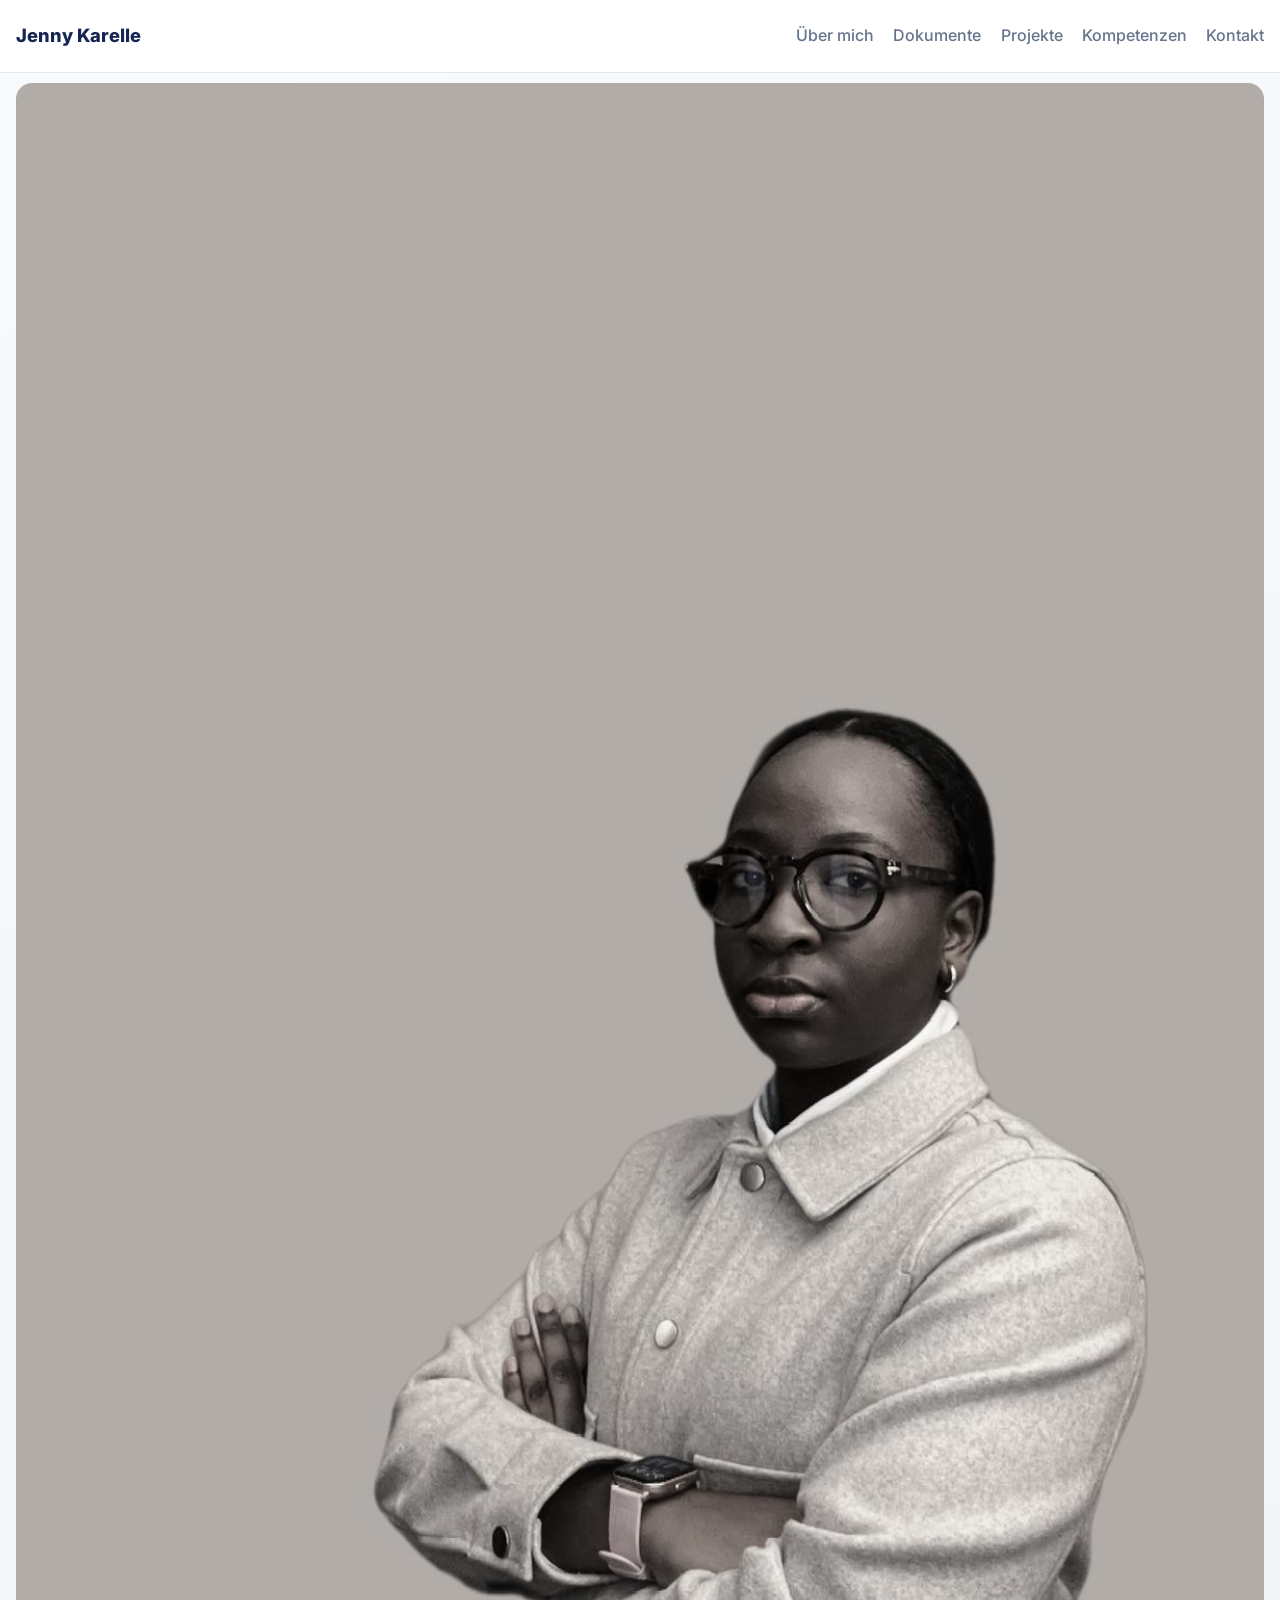
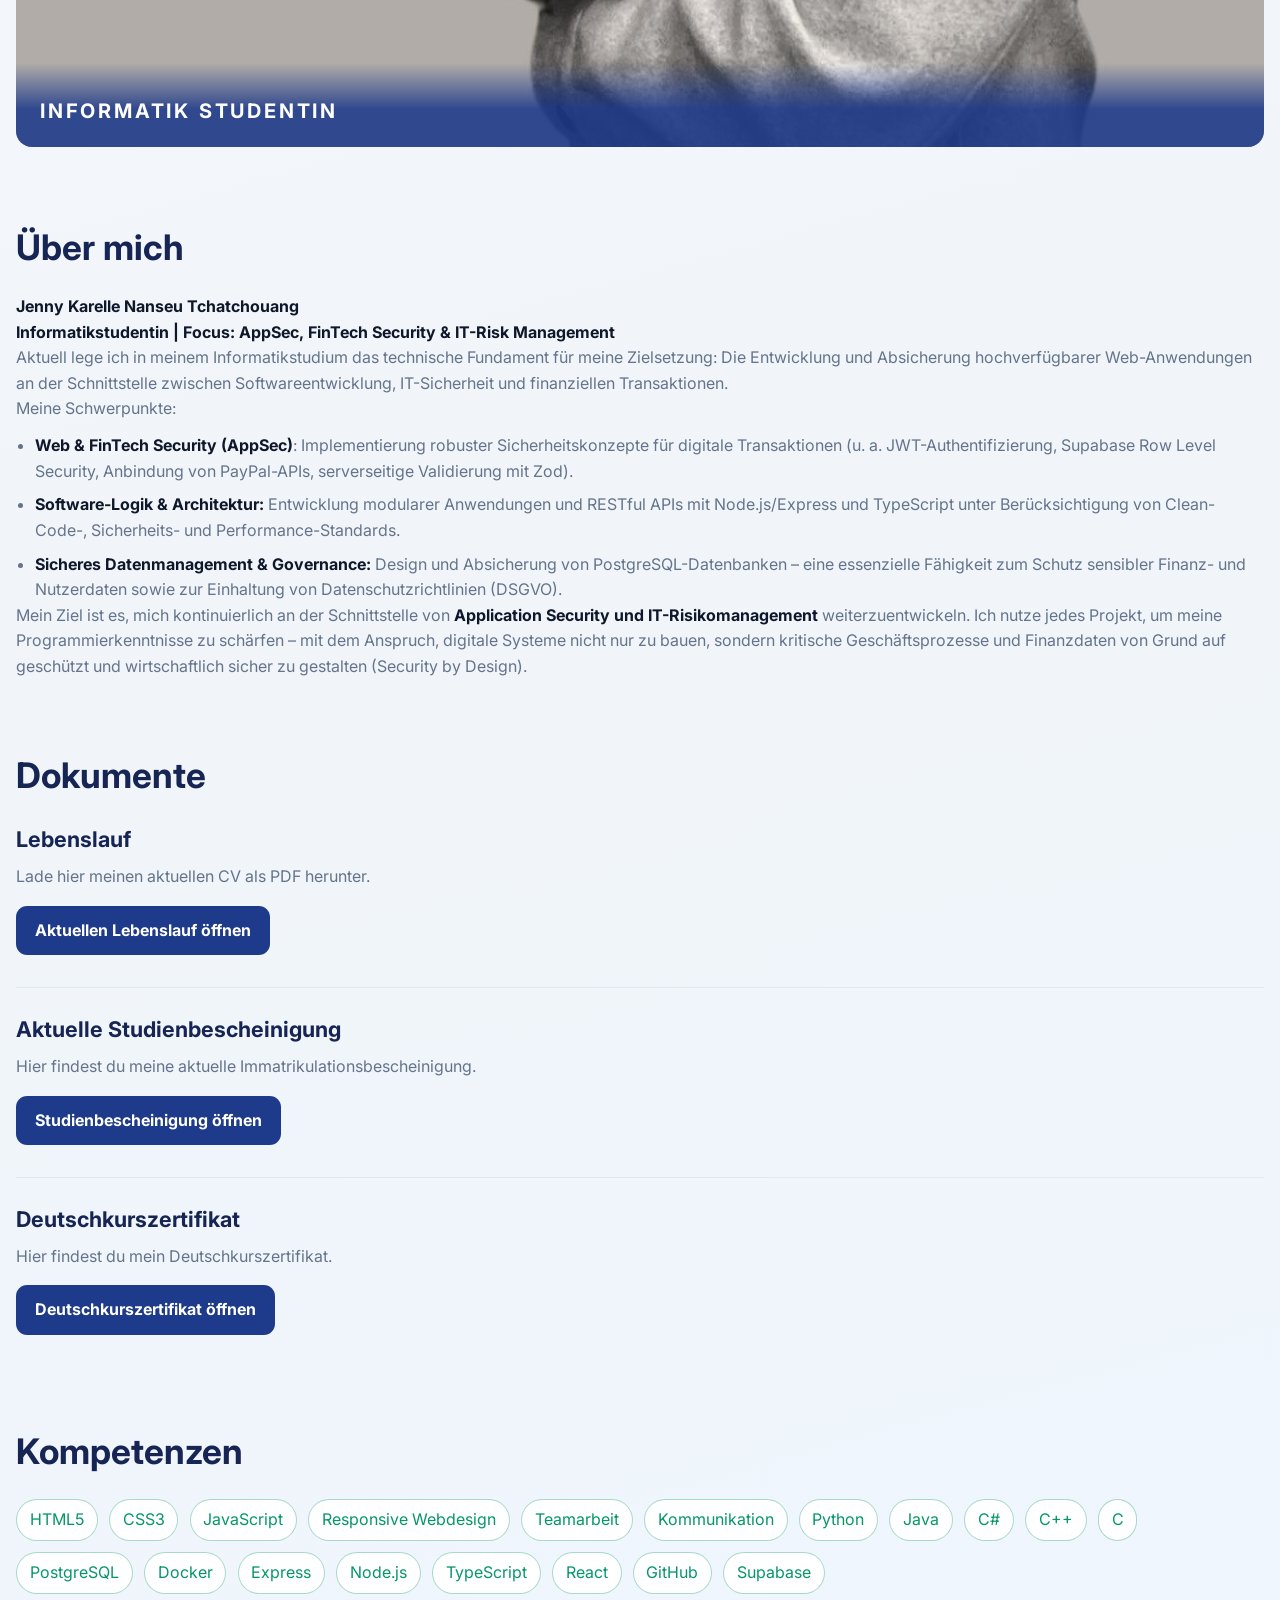
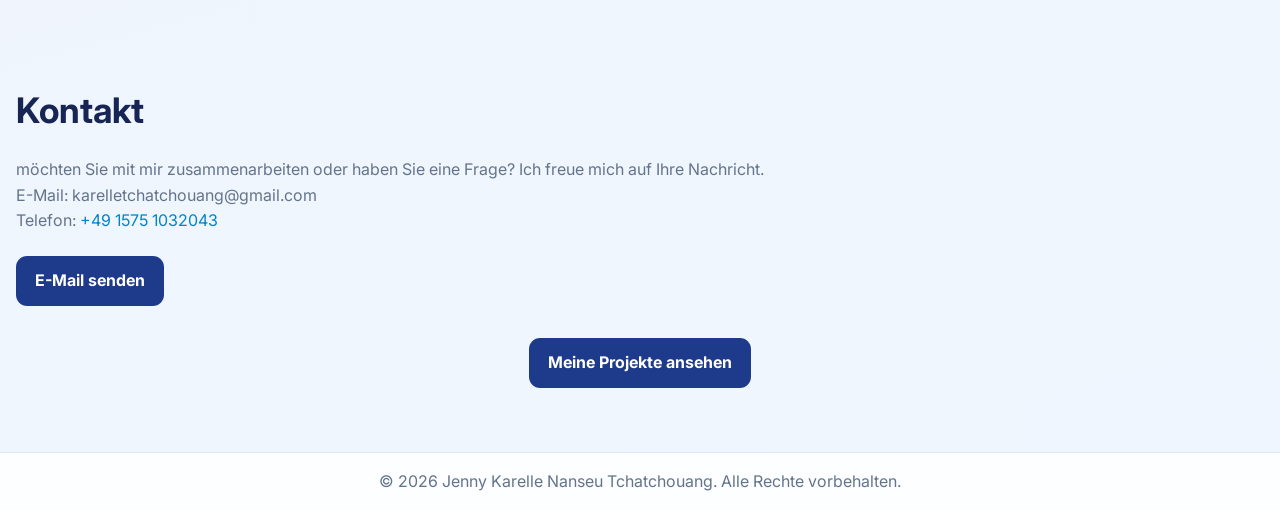
==== commit 17d9e3b3: "color update" ====
--- a/index.html
+++ b/index.html
@@ -17,7 +17,7 @@
       <nav class="nav container">
         <a href="#start" class="logo">Jenny Karelle</a>
         <ul class="nav-links">
-          <li><a href="#uber-mich">Uber mich</a></li>
+          <li><a href="#uber-mich">Über mich</a></li>
           <li><a href="#dokumente">Dokumente</a></li>
           <li><a href="projekte.html">Projekte</a></li>
           <li><a href="#kompetenzen">Kompetenzen</a></li>
--- a/style.css
+++ b/style.css
@@ -1,16 +1,28 @@
 :root {
-  --bg: #f3ebe0;
-  --bg-soft: #e8ddd0;
+  /* Palette 1 — Modern Cyber (AppSec & FinTech) */
+  --bg: #f8fafc;
+  --bg-soft: #f1f5f9;
   --white: #ffffff;
-  --text: #3f2e26;
-  --muted: #6e574b;
-  --accent: #c15f3c;
-  --accent-dark: #9e4a2e;
-  --accent-soft: rgba(193, 95, 60, 0.14);
-  --link: #a84f32;
-  --card: rgba(255, 255, 255, 0.92);
-  --border: rgba(193, 95, 60, 0.24);
-  --border-soft: rgba(63, 46, 38, 0.12);
+  --text: #0f172a;
+  --muted: #64748b;
+  --accent: #1e3a8a;
+  --accent-dark: #172554;
+  --accent-soft: rgba(30, 58, 138, 0.1);
+  --secondary: #059669;
+  --secondary-soft: rgba(5, 150, 105, 0.12);
+  --cyan: #0284c7;
+  --cyan-soft: rgba(2, 132, 199, 0.12);
+  --link: #0284c7;
+  --card: #ffffff;
+  --surface: #ffffff;
+  --border: #e2e8f0;
+  --border-soft: #e2e8f0;
+  --shadow: rgba(15, 23, 42, 0.08);
+  --shadow-strong: rgba(15, 23, 42, 0.14);
+  --error-text: #b91c1c;
+  --error-bg: #fef2f2;
+  --error-border: rgba(185, 28, 28, 0.25);
+  color-scheme: light;
 }
 
 * {
@@ -21,7 +33,7 @@
 
 body {
   font-family: "Inter", sans-serif;
-  background: linear-gradient(165deg, var(--bg) 0%, var(--bg-soft) 55%, #efe4d6 100%);
+  background: linear-gradient(165deg, var(--bg) 0%, var(--bg-soft) 55%, #eff6ff 100%);
   color: var(--text);
   line-height: 1.6;
   overflow-x: hidden;
@@ -36,7 +48,7 @@
   position: sticky;
   top: 0;
   backdrop-filter: blur(10px);
-  background: rgba(255, 251, 247, 0.88);
+  background: rgba(255, 255, 255, 0.92);
   border-bottom: 1px solid var(--border);
   z-index: 10;
 }
@@ -83,7 +95,7 @@
   gap: 0.35rem;
   padding: 0.2rem;
   border-radius: 999px;
-  background: var(--white);
+  background: var(--surface);
   border: 1px solid var(--border-soft);
 }
 
@@ -175,7 +187,7 @@
   bottom: 0;
   margin: 0;
   padding: 2rem 1.5rem 1.25rem;
-  background: linear-gradient(180deg, transparent 0%, rgba(193, 95, 60, 0.82) 55%);
+  background: linear-gradient(180deg, transparent 0%, rgba(30, 58, 138, 0.88) 55%);
   color: var(--white);
   font-weight: 700;
   font-size: clamp(1rem, 2.5vw, 1.25rem);
@@ -189,7 +201,7 @@
   display: flex;
   flex-direction: column;
   justify-content: center;
-  background: linear-gradient(135deg, #faf6f1 0%, #efe4d6 100%);
+  background: linear-gradient(135deg, #ffffff 0%, #f8fafc 100%);
 }
 
 .hero-content-panel .kicker {
@@ -213,7 +225,7 @@
   top: 0.5em;
   margin-left: 1rem;
   width: min(260px, 35vw);
-  border-top: 3px solid rgba(193, 95, 60, 0.45);
+  border-top: 3px solid rgba(30, 58, 138, 0.35);
 }
 
 .hero-content-panel h1 span {
@@ -260,8 +272,8 @@
   border: none;
   background: none;
   box-shadow: none;
-  filter: drop-shadow(0 18px 28px rgba(63, 46, 38, 0.18))
-    drop-shadow(0 6px 12px rgba(193, 95, 60, 0.12));
+  filter: drop-shadow(0 18px 28px var(--shadow))
+    drop-shadow(0 6px 12px rgba(30, 58, 138, 0.12));
 }
 
 @keyframes hero-float-turn {
@@ -288,8 +300,9 @@
 }
 
 .btn-light {
-  background: var(--white);
+  background: var(--surface);
   color: var(--text);
+  border: 1px solid var(--border);
 }
 
 .btn-ghost {
@@ -324,8 +337,8 @@
   height: min(360px, 85vw);
   object-fit: cover;
   border-radius: 1.4rem;
-  border: 4px solid rgba(193, 95, 60, 0.35);
-  box-shadow: 0 14px 36px rgba(63, 46, 38, 0.12);
+  border: 4px solid rgba(30, 58, 138, 0.25);
+  box-shadow: 0 14px 36px var(--shadow);
 }
 
 .section {
@@ -371,7 +384,7 @@
   padding: 1rem;
   min-width: 0;
   overflow-wrap: anywhere;
-  box-shadow: 0 8px 24px rgba(63, 46, 38, 0.06);
+  box-shadow: 0 8px 24px var(--shadow);
   display: flex;
   flex-direction: column;
 }
@@ -391,7 +404,7 @@
 }
 
 .project-image-link:hover {
-  box-shadow: 0 8px 20px rgba(63, 46, 38, 0.12);
+  box-shadow: 0 8px 20px var(--shadow-strong);
 }
 
 .project-image-link:focus-visible {
@@ -451,7 +464,7 @@
   padding: 0.45rem 0.75rem;
   border-radius: 999px;
   border: 1px solid var(--border);
-  background: var(--white);
+  background: var(--surface);
   color: var(--accent-dark);
   text-decoration: none;
   font-size: 0.82rem;
@@ -472,11 +485,25 @@
 }
 
 .project-action-btn--demo {
-  border-color: rgba(196, 106, 74, 0.35);
+  border-color: rgba(2, 132, 199, 0.35);
+  color: var(--cyan);
+}
+
+.project-action-btn--demo:hover {
+  background: var(--cyan-soft);
+  border-color: var(--cyan);
+  color: #0369a1;
 }
 
 .project-action-btn--github {
-  border-color: rgba(63, 46, 38, 0.2);
+  border-color: rgba(5, 150, 105, 0.35);
+  color: var(--secondary);
+}
+
+.project-action-btn--github:hover {
+  background: var(--secondary-soft);
+  border-color: var(--secondary);
+  color: #047857;
 }
 
 .project-action-btn--disabled {
@@ -497,7 +524,7 @@
   border: 1px solid var(--border);
   border-radius: 1rem;
   padding: 1rem;
-  box-shadow: 0 8px 24px rgba(63, 46, 38, 0.06);
+  box-shadow: 0 8px 24px var(--shadow);
 }
 
 .owner-tools h3 {
@@ -524,7 +551,7 @@
   padding: 0.65rem 0.75rem;
   border-radius: 0.5rem;
   border: 1px solid var(--border-soft);
-  background: var(--white);
+  background: var(--surface);
   color: var(--text);
 }
 
@@ -568,8 +595,8 @@
 
 .skills li {
   background: var(--white);
-  border: 1px solid var(--border);
-  color: var(--accent-dark);
+  border: 1px solid rgba(5, 150, 105, 0.35);
+  color: var(--secondary);
   padding: 0.45rem 0.8rem;
   border-radius: 999px;
 }
@@ -620,7 +647,7 @@
   border-radius: 0.65rem;
   font-size: 0.95rem;
   color: var(--muted);
-  background: var(--white);
+  background: var(--surface);
   border: 1px solid var(--border-soft);
 }
 
@@ -629,9 +656,9 @@
 }
 
 .projects-server-hint--error {
-  color: #8b2e2e;
-  border-color: rgba(193, 95, 60, 0.45);
-  background: rgba(255, 240, 235, 0.95);
+  color: var(--error-text);
+  border-color: var(--error-border);
+  background: var(--error-bg);
 }
 
 .fab-add-project {
@@ -651,16 +678,16 @@
   color: var(--white);
   background: var(--accent);
   box-shadow:
-    0 4px 14px rgba(193, 95, 60, 0.35),
-    0 12px 28px rgba(63, 46, 38, 0.12);
+    0 4px 14px rgba(30, 58, 138, 0.28),
+    0 12px 28px var(--shadow);
   transition: transform 0.2s ease, box-shadow 0.2s ease;
 }
 
 .fab-add-project:hover {
   transform: translateY(-2px) scale(1.04);
   box-shadow:
-    0 6px 18px rgba(193, 95, 60, 0.45),
-    0 14px 32px rgba(63, 46, 38, 0.14);
+    0 6px 18px rgba(30, 58, 138, 0.38),
+    0 14px 32px var(--shadow-strong);
 }
 
 .fab-add-project:focus-visible {
@@ -683,7 +710,7 @@
   color: var(--muted);
   border-top: 1px solid var(--border-soft);
   padding: 1rem;
-  background: rgba(255, 255, 255, 0.45);
+  background: rgba(255, 255, 255, 0.85);
 }
 
 @media (max-width: 860px) {
@@ -760,7 +787,7 @@
     display: block;
     padding: 0.35rem 0.55rem;
     border-radius: 999px;
-    background: var(--white);
+    background: var(--surface);
     border: 1px solid var(--border-soft);
     font-size: 0.86rem;
   }
